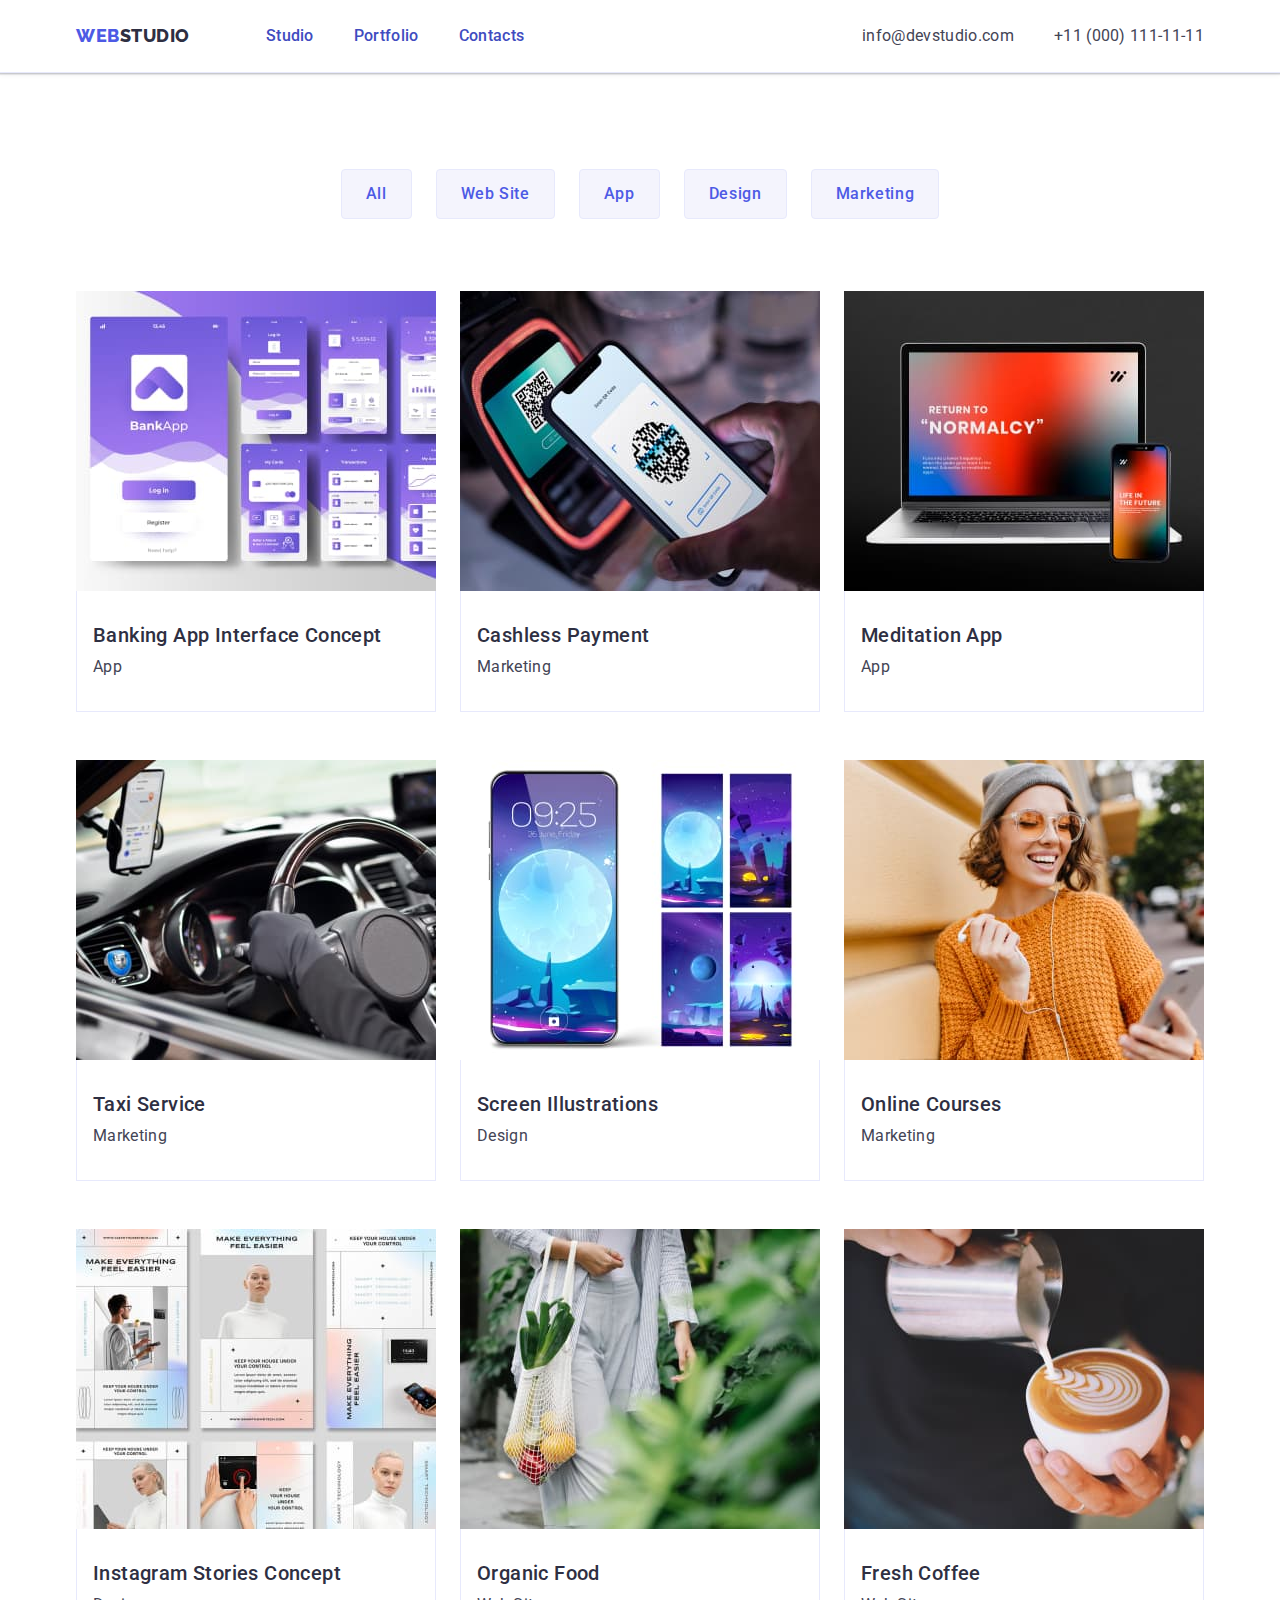
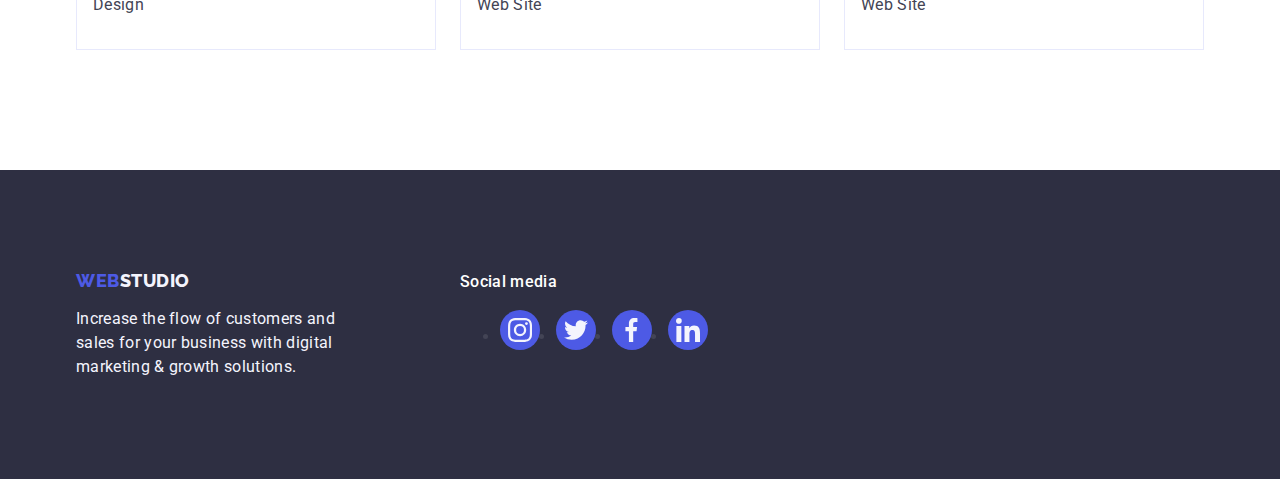
==== portfolio.html @ bba0a77d "summary" ====
<!DOCTYPE html>
<html lang="en">
  <head>
    <meta charset="UTF-8" />
    <meta name="viewport" content="width=device-width, initial-scale=1.0" />

    <link rel="preconnect" href="https://fonts.googleapis.com" />
    <link rel="preconnect" href="https://fonts.gstatic.com" crossorigin />
    <link
      href="https://fonts.googleapis.com/css2?family=Raleway:wght@800&family=Roboto:wght@400;500;700;900&display=swap"
      rel="stylesheet"
    />

    <link
      rel="stylesheet"
      href="https://cdnjs.cloudflare.com/ajax/libs/modern-normalize/2.0.0/modern-normalize.min.css"
      integrity="sha512-4xo8blKMVCiXpTaLzQSLSw3KFOVPWhm/TRtuPVc4WG6kUgjH6J03IBuG7JZPkcWMxJ5huwaBpOpnwYElP/m6wg=="
      crossorigin="anonymous"
      referrerpolicy="no-referrer"
    />
    <link rel="stylesheet" href="css/style.css" />
    <title>Portfolio</title>
  </head>
  <body>
    <header class="jey">
      <div class="container container-quard">
        <nav class="vat list">
          <a href="" class="fer link">Web<span class="stu">Studio</span></a>

          <ul class="list nav-bar">
            <li>
              <a href="./index.html" class="link bat">Studio</a>
            </li>
            <li>
              <a href="./portfolio.html" class="link bat">Portfolio</a>
            </li>
            <li><a href="" class="link bat">Contacts</a></li>
          </ul>
        </nav>

        <address class="add">
          <ul class="mal list">
            <li>
              <a href="mailto:info@devstudio.com" class="ema link"
                >info@devstudio.com</a
              >
            </li>
            <li>
              <a href="tel:+110001111111" class="ema link"
                >+11 (000) 111-11-11</a
              >
            </li>
          </ul>
        </address>
      </div>
    </header>
    <main>
      <section class="tau list">
        <div class="container">
          <h1 class="visually-hidden">Section 1</h1>
          <ul class="bap list">
            <li><button class="all" type="button">All</button></li>
            <li><button class="all" type="button">Web Site</button></li>
            <li><button class="all" type="button">App</button></li>
            <li><button class="all" type="button">Design</button></li>
            <li><button class="all" type="button">Marketing</button></li>
          </ul>

          <ul class="main list">
            <li class="row">
              <a href="" class="row-lat link">
                <div class="pab">
                  <img
                    src="./images/img11.jpg"
                    alt="BankApp"
                    width="360"
                    height="300"
                    class="imgrow"
                  />
                  <p class="tur">
                    14 Stylish and User-Friendly App Design Concepts · Task
                    Manager App · Calorie Tracker App · Exotic Fruit Ecommerce
                    App · Cloud Storage App
                  </p>
                  <div class="nat">
                    <h2 class="ban">Banking App Interface Concept</h2>
                    <p class="pap">App</p>
                  </div>
                </div>
              </a>
            </li>

            <li class="row">
              <a href="" class="row-lat link">
                <div class="pab">
                  <img
                    src="./images/img9.jpg"
                    alt="Qrcode"
                    width="360"
                    height="300"
                    class="imgrow"
                  />
                  <p class="tur">
                    14 Stylish and User-Friendly App Design Concepts · Task
                    Manager App · Calorie Tracker App · Exotic Fruit Ecommerce
                    App · Cloud Storage App
                  </p>
                  <div class="nat">
                    <h2 class="ban">Cashless Payment</h2>
                    <p class="pap">Marketing</p>
                  </div>
                </div>
              </a>
            </li>

            <li class="row">
              <a href="" class="row-lat link">
                <div class="pab">
                  <img
                    src="./images/img8.jpg"
                    alt="app"
                    width="360"
                    height="300"
                    class="imgrow"
                  />
                  <p class="tur">
                    14 Stylish and User-Friendly App Design Concepts · Task
                    Manager App · Calorie Tracker App · Exotic Fruit Ecommerce
                    App · Cloud Storage App
                  </p>
                  <div class="nat">
                    <h2 class="ban">Meditation App</h2>
                    <p class="pap">App</p>
                  </div>
                </div>
              </a>
            </li>

            <li class="row">
              <a href="" class="row-lat link">
                <div class="pab">
                  <img
                    src="./images/img2.jpg"
                    alt="taxi service"
                    width="360"
                    height="300"
                    class="imgrow"
                  />
                  <p class="tur">
                    14 Stylish and User-Friendly App Design Concepts · Task
                    Manager App · Calorie Tracker App · Exotic Fruit Ecommerce
                    App · Cloud Storage App
                  </p>
                  <div class="nat">
                    <h2 class="ban">Taxi Service</h2>
                    <p class="pap">Marketing</p>
                  </div>
                </div>
              </a>
            </li>

            <li class="row">
              <a href="" class="row-lat link">
                <div class="pab">
                  <img
                    src="./images/img3.jpg"
                    alt="screen"
                    width="360"
                    height="300"
                    class="imgrow"
                  />
                  <p class="tur">
                    14 Stylish and User-Friendly App Design Concepts · Task
                    Manager App · Calorie Tracker App · Exotic Fruit Ecommerce
                    App · Cloud Storage App
                  </p>
                  <div class="nat">
                    <h2 class="ban">Screen Illustrations</h2>
                    <p class="pap">Design</p>
                  </div>
                </div>
              </a>
            </li>

            <li class="row">
              <a href="" class="row-lat link">
                <div class="pab">
                  <img
                    src="./images/img4.jpg"
                    alt="courses"
                    width="360"
                    height="300"
                    class="imgrow"
                  />
                  <p class="tur">
                    14 Stylish and User-Friendly App Design Concepts · Task
                    Manager App · Calorie Tracker App · Exotic Fruit Ecommerce
                    App · Cloud Storage App
                  </p>
                  <div class="nat">
                    <h2 class="ban">Online Courses</h2>
                    <p class="pap">Marketing</p>
                  </div>
                </div>
              </a>
            </li>

            <li class="row">
              <a href="" class="row-lat link">
                <div class="pab">
                  <img
                    src="./images/img5.jpg"
                    alt="concept"
                    width="360"
                    height="300"
                    class="imgrow"
                  />
                  <p class="tur">
                    14 Stylish and User-Friendly App Design Concepts · Task
                    Manager App · Calorie Tracker App · Exotic Fruit Ecommerce
                    App · Cloud Storage App
                  </p>
                  <div class="nat">
                    <h2 class="ban">Instagram Stories Concept</h2>
                    <p class="pap">Design</p>
                  </div>
                </div>
              </a>
            </li>

            <li class="row">
              <a href="" class="row-lat link">
                <div class="pab">
                  <img
                    src="./images/img6.jpg"
                    alt="food"
                    width="360"
                    height="300"
                    class="imgrow"
                  />
                  <p class="tur">
                    14 Stylish and User-Friendly App Design Concepts · Task
                    Manager App · Calorie Tracker App · Exotic Fruit Ecommerce
                    App · Cloud Storage App
                  </p>
                  <div class="nat">
                    <h2 class="ban">Organic Food</h2>
                    <p class="pap">Web Site</p>
                  </div>
                </div>
              </a>
            </li>

            <li class="row">
              <a href="" class="row-lat link">
                <div class="pab">
                  <img
                    src="./images/img7.jpg"
                    alt="coffee"
                    width="360"
                    height="300"
                    class="imgrow"
                  />
                  <p class="tur">
                    14 Stylish and User-Friendly App Design Concepts · Task
                    Manager App · Calorie Tracker App · Exotic Fruit Ecommerce
                    App · Cloud Storage App
                  </p>
                  <div class="nat">
                    <h2 class="ban">Fresh Coffee</h2>
                    <p class="pap">Web Site</p>
                  </div>
                </div>
              </a>
            </li>
          </ul>
        </div>
      </section>
    </main>
    <footer class="foo">
      <div class="container maq">
        <div class="taw">
          <a href="index.html" class="ffe link"
            >Web<span class="log link">Studio</span></a
          >

          <p class="inc">
            Increase the flow of customers and sales for your business with
            digital marketing & growth solutions.
          </p>
        </div>
        <div class="social-media">
          <p class="pan">Social media</p>
          <ul class="nak">
            <li class="naj">
              <a href="#" class="baq">
                <svg width="24" height="24" class="par">
                  <use href="./images/symbol-defs1.svg#icon-instagram-2"></use>
                </svg>
              </a>
            </li>
            <li class="naj">
              <a href="#" class="baq">
                <svg width="24" height="24" class="par">
                  <use href="./images/symbol-defs1.svg#icon-twitter-1"></use>
                </svg>
              </a>
            </li>
            <li class="naj">
              <a href="#" class="baq">
                <svg width="24" height="24" class="par">
                  <use href="./images/symbol-defs1.svg#icon-vector"></use>
                </svg>
              </a>
            </li>
            <li class="naj">
              <a href="#" class="baq">
                <svg width="24" height="24" class="par">
                  <use href="./images/symbol-defs1.svg#icon-linkedin-1"></use>
                </svg>
              </a>
            </li>
          </ul>
        </div>
      </div>
    </footer>
  </body>
</html>
---- css/style.css ----
:root {
    --iris-hover: #6E78F0;

    --navyblue: #2E2F42;
    --slate: #434455;
    --iris: #434455;
    --footer-bg-color: #2e2f42;

    --text-color: #2e2f42;
    --title-color: #2e2f42;
    --logo-text-color: #4d5ae5;
    --custom-color: #4d5ae5;
    --stand-color: #4d5ae5;
    --ocean: #4d5ae5;
    --button-bg-color: #F4F4FD;
    --background-body: #FFFFFF;

    --description: #434455;
    --header-color: #434455;
    --stu-color: #2e2f42;
    --section-bg-color: #2e2f42;
    --link--color: #2e2f42;
    --color-title-1: #2e2f42;

    --footer--color-2: #4d5ae5;
    --original-title: #F4F4FD;
    --main-title: #2e2f42;
    --bat-color: #8e8f99;
}

*,
*:before,
*::after {
    box-sizing: border-box;
}
h1,
h2,
h3,
h4,
h5,
h6,
p {
    margin: 0;
    padding: 0;
}
html,
body {
    margin: 0;
    padding: 0;
    font-family: "Roboto", sans-serif;
    color: #434455;
    background-color: var(--background-body);
    font-size: 16px;
}
.nao{
    padding: 120px 0;
}
.link {
    
    display: block;
    text-decoration: none;

}
.pab{
    position: relative;
    overflow: hidden;
}
.vat{
    display: flex;
    align-items: center;
}




.tit {
    font-weight: 500;
    font-size: 20px;
    line-height: 1.2;
    text-align: center;
    letter-spacing: 0.02em;
    color: #FFFFFF;
    color: var(--color-title-1, #2e2f42);
}


.mal{
    display: flex;
    gap: 40px;
}
.fer {
    transition: color 250ms cubic-bezier(0.4, 0, 0.2, 1);
    color: var(--ocean, #4d5ae5);
    font-family: "Raleway", sans-serif;
    font-weight: 800;
    font-size: 18px;
    line-height: 1.17;
    letter-spacing: 0.03em;
    text-transform: uppercase;
   
    align-self: center;
    margin-right: 76px;
    padding: 24px 0;
}

.nav-bar{
    display: flex;
    gap: 40px;
}


.ffe {
    display: inline-block;
    margin-bottom: 16px;
    color: var(--ocean, #4d5ae5);
    font-family: 'Raleway', sans-serif;
    font-weight: 800;
    font-size: 18px;
    line-height: 1.17;
    letter-spacing: 0.03em;
    text-transform: uppercase;

}

.vat{
    align-items: center;
    display: flex;

}
.qri{
    display: flex;
}

.jey {
    box-shadow: 0px 2px 1px rgba(46, 47, 66, 0.08),
        0px 1px 1px rgba(46, 47, 66, 0.16),
        0px 1px 6px rgba(46, 47, 66, 0.08);
    border-bottom: 1px solid #e7e9fc;
}
.stu .fer{
  margin-right: 76px;
}
.stu {
  
    

    color: var(--stu-color, #2e2f42);


}
.bat::after{

    content: '';
    position: absolute;
    left: 0;
    bottom: -1px;
    height: 4px;
    background-color: #404bbf;
    border-radius: 2px;
}

.nam{
    transition: border-color 250ms cubic-bezier(0.4, 0, 0.2, 1),
        color 250ms cubic-bezier(0.4, 0, 0.2, 1);
    color: var(--bat-color);
    width: 100%;
    height: 100%;
    border: 1px solid #8e8f99;
    display: flex;
    border-radius: 4px;
    justify-content: center;
    align-items: center;
}
.dar{
    display: flex;
    align-items: baseline;
    margin-right: 120px
}
.taw{

    fill: currentColor;
}
.nam:hover{
   border-color: #404bbf;
   color: #404bbf;
}
.nam:focus{
    border-color: #404bbf;
    color: #404bbf;
}
.bat{

            transition: color 250ms cubic-bezier(0.4, 0, 0.2, 1);
            position: relative;
           
            display: block;
            padding: 24px 0;
            font-weight: 500;
            font-size: 16px;
            line-height: 1.5;
            letter-spacing: 0.02em;
            color: var(--stu-color);
}
.container{
    
    padding-left: 15px;
    padding-right: 15px;
    max-width: 1158px;
    margin: 0 auto;
    
}


.stu:hover {
    color: #404bbf;
}

.stu:focus {
    color: #404bbf;
}

span {
    text-decoration: none;
    color: var(--navyblue, #2e2f42);
    color: #f4f4fd;

}



.main-title {
    font-size: 40px;
    font-weight: 700;
    line-height: 60px;
    letter-spacing: 1.12px;

    transform: translate(-50%, -50%);
    color: white;

}

.inc {
   
    
    max-width: 264px;
    line-height: 1.5;
    color: var(--original-title);
    letter-spacing: 0.02em;

}

.ron {
    box-shadow: 0px 1px 6px rgba(46, 47, 66, 0.08),
        0px 1px 1px rgba(46, 47, 66, 0.16),
        0px 2px 1px rgba(46, 47, 66, 0.08);
    list-style: none;
    border-radius: 0px 0px 4px 4px;
    flex: 0 0 calc((100% - 72px) / 4);

    background-color: #FFFFFF;

}
.container-quard{
    display: flex;
    align-items: center;
}
.maq{
    display: flex;
    align-items: baseline;
}
.taw{
    margin-right: 120px;

}
.pan{
    font-weight: 500;
    font-size: 16px;
    line-height: 1.5;
    letter-spacing: 0.02em;
    color: var(--background-body);
    margin-bottom: 16px;
}
.nal{
    display: flex;
    align-items: center;
    justify-content: center;
    height: 112px;
    background-color: #f4f4fd;
    border-radius: 4px;
    margin-bottom: 8px;
}
.baj {
    transition: background-color 250ms cubic-bezier(0.4, 0, 0.2, 1);
    background-size: cover;
    background-position: center;
    background-repeat: no-repeat;
    max-width: 1440px;
    margin: 0 auto;
    padding-top: 188px;
    padding-bottom: 188px;
    background-image: linear-gradient(rgba(46, 47, 66, 0.7), rgba(46, 47, 66, 0.7)), url(/images/people-office.jpg);
    background-color: var(--section-bg-color, #2e2f42);
}
.bam{

        text-align: center;
        margin-bottom: 8px;

  
}
.pat{
        font-size: 16px;
            line-height: 1.5;
            letter-spacing: 0.02em;
            color: var(--slate, #434455);
            text-align: center;
}
.tur{
            transition: transform 250ms cubic-bezier(0.4, 0, 0.2, 1);
            transform: translateY(100%);
            width: 100%;
            height: 100%;
            background-color: #4d5ae5;
            padding: 40px 32px;
            position: absolute;
            font-size: 16px;
            line-height: 1.5;
            letter-spacing: 0.02em;
            color: var(--button-bg-color);
            top: 0;
}
.pap {
    font-size: 16px;
    line-height: 1.5;
    letter-spacing: 0.02em;
    color: var(--slate, #434455);
}

.container-button {

    font-weight: 500;
    font-size: 16px;
    line-height: 1.5;
    letter-spacing: 0.04em;
    color: var(--iris, #4D5AE5);
    background-color: var(--iris, #4D5AE5);
    cursor: pointer
}

.container-button:hover {
    color: #FFFFFF;
    background-color: #404BBF;
}

.container-button:focus {
    color: #FFFFFF;
    background-color: #404BBF;

}


.list {
    
        padding: 0;
        margin: 0;

    list-style: none;



}
.visually-hidden {
    position: absolute;
    width: 1px;
    height: 1px;
    margin: -1px;
    border: 0;
    padding: 0;
    white-space: nowrap;
    clip-path: inset(100%);
    clip: rect(0 0 0 0);
    overflow: hidden;
}



.link:hover {
    color: #404bbf;
        box-shadow: 0px 1px 6px rgba(46, 47, 66, 0.08),
                0px 1px 1px rgba(46, 47, 66, 0.16),
                0px 2px 1px rgba(46, 47, 66, 0.08);
}

.link:focus {
    color: #404bbf;
        box-shadow: 0px 1px 6px rgba(46, 47, 66, 0.08),
                0px 1px 1px rgba(46, 47, 66, 0.16),
                0px 2px 1px rgba(46, 47, 66, 0.08);
}
.log:hover{
    color: #404bbf;
}
.log:focus{
    color: #404bbf;
}
.app {
    font-size: 16px;
    line-height: 1.5;
    letter-spacing: 0.02em;

}


.add {



    font-style: normal;
        margin-left: auto;
   

    font-size: 16px;
    line-height: 1.5;
    letter-spacing: 0.02em;
    color: var(--slate, #434455);
 


}
.address-nav{
        display: flex;
            gap: 40px;
          
    
}
.log {

   
    display: inline-block;
   
    text-decoration: none;
    font-family: "Raleway", sans-serif;
    font-weight: 800;
    font-size: 18px;
    letter-spacing: 0.03em;
    text-transform: uppercase;
    color: var(#4d5ae5);
    color: #f4f4fd
}

.footer-1 {
    display: flex;
    width: 71px;
    height: 21px;
    flex-direction: column;
    justify-content: center;
}
header{
        display: block;
}
.ema {
    transition: color 250ms cubic-bezier(0.4, 0, 0.2, 1);
    display: block;
    padding: 24px 0;
    color: var(--text-color, #2e2f42);
    font-size: 16px;
    line-height: 1.5;
    letter-spacing: 0.02em;
    color: var(--iris, #434455);

}

.ema:hover {
    color: #404bbf
}

.ema:focus {
    color: #404bbf;
}

.vbn {

    font-family: "Raleway", sans-serif;
    font-weight: 800;
    line-height: 1.17;
    letter-spacing: 0.03em;
    text-transform: uppercase;
    color: var(--custom-color);
}

.foo {

    background-color: var(--footer-bg-color);
    padding: 100px 0;

}
a.link.bat{
    color: #404bbf;
}
img {
    display: block;
}
.row-lat{
transition: box-shadow 250ms cubic-bezier(0.4, 0, 0.2, 1);
}
.row-lat .tur {
    transition: transform 250ms cubic-bezier(0.4, 0, 0.2, 1);
}

.row-lat:hover .tur{
    transform: translateY(0%);
}
.all {
    transition: color 250ms cubic-bezier(0.4, 0, 0.2, 1),
            background-color 250ms cubic-bezier(0.4, 0, 0.2, 1),
            border-color 250ms cubic-bezier(0.4, 0, 0.2, 1),
            box-shadow 250ms cubic-bezier(0.4, 0, 0.2, 1);
    list-style: none;
    border-radius: 4px;
    padding: 12px 24px;
    border: 1px solid #e7e9fc;
    font-weight: 500;
    font-size: 16px;
    line-height: 1.5;
    letter-spacing: 0.04em;
    color: var(--ocean);
    background-color: var(--button-bg-color);
    cursor: pointer;
    font-family: "Roboto", sans-serif;

}

.all:hover {
        box-shadow: 0px 3px 1px rgba(0, 0, 0, 0.1),
                0px 2px 1px rgba(0, 0, 0, 0.08),
                0px 2px 2px rgba(0, 0, 0, 0.12);
    color: #FFFFFF;
    background-color: #404BBF;
    border: 1px solid transparent;
}

.all:focus {
    box-shadow: 0px 3px 1px rgba(0, 0, 0, 0.1),
        0px 2px 1px rgba(0, 0, 0, 0.08),
        0px 2px 2px rgba(0, 0, 0, 0.12);
    color: #FFFFFF;
    background-color: #404BBF;
    border: 1px solid transparent;
}

.web {
    font-weight: 500;
    font-size: 16px;
    line-height: 1.5;
    letter-spacing: 0.04em;
    color: var(--ocean);
    background-color: var(--button-bg-color);
    cursor: pointer;
    font-family: "Roboto", sans-serif;
}

.web:hover {
    color: #FFFFFF;
    background-color: #404BBF;
}

.web:focus {
    color: #FFFFFF;
    background-color: #404BBF;
}

.app {
    font-weight: 500;
    font-size: 16px;
    line-height: 1.5;
    letter-spacing: 0.04em;
    color: var(--ocean);
    background-color: var(--button-bg-color);
    cursor: pointer;
    font-family: "Roboto", sans-serif;
}

.app:hover {
    color: #FFFFFF;
    background-color: #404BBF;
}

.app:focus {
    color: #FFFFFF;
    background-color: #404BBF;
}

.des {
    font-weight: 500;
    font-size: 16px;
    line-height: 1.5;
    letter-spacing: 0.04em;
    color: var(--ocean);
    background-color: var(--button-bg-color);
    cursor: pointer;
    font-family: "Roboto", sans-serif;
}

.des:hover {
    color: #FFFFFF;
    background-color: #404BBF;
}

.des:focus {
    color: #FFFFFF;
    background-color: #404BBF;
}

.mak {
    font-weight: 500;
    font-size: 16px;
    line-height: 1.5;
    letter-spacing: 0.04em;
    color: var(--ocean);
    background-color: var(--button-bg-color);
    cursor: pointer;
    font-family: "Roboto", sans-serif;
}

.mak:hover {
    color: #FFFFFF;
    background-color: #404BBF;
}

.mak:focus {
    color: #FFFFFF;
    background-color: #404BBF;
}

.ban {
    margin-bottom: 8px;
    font-weight: 500;
    font-size: 20px;
    line-height: 1.2;
    letter-spacing: 0.02em;
    color: var(--text-color, #2e2f42);
}

.med {
    font-weight: 500;
    font-size: 20px;
    line-height: 1.2;
    letter-spacing: 0.02em;
    color: var(--text-color, #2e2f42);
}



.tax {
    font-weight: 500;
    font-size: 20px;
    line-height: 1.2;
    letter-spacing: 0.02em;
    color: var(--text-color, #2e2f42);
}

.scr {
    font-weight: 500;
    font-size: 20px;
    line-height: 1.2;
    letter-spacing: 0.02em;
    color: var(--text-color, #2e2f42);
}

.onl {
    font-weight: 500;
    font-size: 20px;
    line-height: 1.2;
    letter-spacing: 0.02em;
    color: var(--text-color, #2e2f42);
}

.con {
    font-weight: 500;
    font-size: 20px;
    line-height: 1.2;
    letter-spacing: 0.02em;
    color: var(--text-color, #2e2f42);
}

.org {
    font-weight: 500;
    font-size: 20px;
    line-height: 1.2;
    letter-spacing: 0.02em;
    color: var(--text-color, #2e2f42);
}

.fre {
    font-weight: 500;
    font-size: 20px;
    line-height: 1.2;
    letter-spacing: 0.02em;
    color: var(--text-color, #2e2f42);
}

.dtu {
    padding: 24px 0;
    font-size: 16px;
    line-height: 1.5;
    letter-spacing: 0.02em;
    font-weight: 500;
    color: var(--text-color, #2e2f42);


}

.ann {
    transition: background-color 250ms cubic-bezier(0.4, 0, 0.2, 1);
    display: block;
    min-width: 169px;
    height: 56px;
    border: none;
    background-color: var(--custom-color);
    border-radius: 4px;
    font-family: "Roboto", sans-serif;
    font-weight: 500;
    font-size: 16px;
    line-height: 1.5;
    letter-spacing: 0.04em;
    color: #ffffff;
    cursor: pointer;
    margin-left: auto;
    margin-right: auto;
}

.ann:hover,
.ann:focus {
    background-color: #404BBF
}

.dtu:hover {
    color: #404bbf
}

.dtu:focus {
    color: #404bbf;
}
.tau{
    padding-top: 96px;
    padding-bottom: 120px;

}
.nap{
padding: 120px 0;
}
.sec {
    padding: 120px 0;
    background-color: #F4F4FD;

}

.tio {
    background-color: #F4F4FD;
}
.bay{
        margin-bottom: 72px;
        font-size: 36px;
        line-height: 1.11;
        color: var(--main-title);
}
.bah {
   
    text-align: center;
    margin-bottom: 8px;
    font-size: 36px;
    line-height: 1.11;
    text-align: center;
    letter-spacing: 0.02em;
    text-transform: capitalize;
    color: var(--main-title);
    margin-bottom: 72px;
}

.img {
    background-color: #FFFFFF;
}

h3 {
    font-weight: 500;
    font-size: 20px;
    line-height: 1.2;
    letter-spacing: 0.02em;
    color: var(--main-title, #2e2f42);
}

.section-1 {
    background-color: #F4F4FD;
}

.eff {
     
     
         font-size: 56px;
        line-height: 1.07;
        text-align: center;
        letter-spacing: 0.02em;
        color: #ffffff;
        margin: 0 auto;
        margin-bottom: 20px;
      
        max-width: 496px;
    }

.bap {
    list-style: none;
    display: flex;
    justify-content: center;
    gap: 24px;
    margin-bottom: 72px;

   
}
.par{

    fill: var(--button-bg-color,  #F4F4FD);
}
.baq{
    transition: background-color 250ms cubic-bezier(0.4, 0, 0.2, 1);
    width: 100%;
    height: 100%;
    background-color: var(--custom-color);
    border-radius: 50%;
    display: flex;
    align-items: center;
    justify-content: center;
}
.bag{
            transition: background-color 250ms cubic-bezier(0.4, 0, 0.2, 1);
            width: 100%;
            height: 100%;
            background-color: var(--custom-color);
            border-radius: 50%;
            display: flex;
            align-items: center;
            justify-content: center;
        
}
.tam{
    position: fixed;
    top: 0;
    left: 0;
    width: 100%;
    height: 100%;
    background-color: rgba(46, 47, 66, 0.4);
    transition: opacity 250ms cubic-bezier(0.4, 0, 0.2, 1), visibility 250ms cubic-bezier(0.4, 0, 0.2, 1);
}
.is-hidden{
    opacity: 0;
    visibility: hidden;
    pointer-events: none;
}
.baf{
    position: absolute;
    top: 50%;
    left: 50%;
    transform: translate(-50%,-50%);
    width: 408px;
    min-height: 584px;
    background: #fcfcfc;
    box-shadow:0px 1px 1px rgba(0, 0, 0, 0.14),
        0px 1px 3px rgba(0, 0, 0, 0.12),
        0px 2px 1px rgba(0, 0, 0, 0.2);
    border-radius: 4px;
    transition: transform 250ms cubic-bezier(0.4, 0, 0.2, 1);
}
.paz{
    position: absolute;
    top: 24px;
    right: 24px;
    width: 24px;
    height: 24px;
    border-radius: 50%;
    display: flex;
    align-items: center;
    justify-content: center;
    background-color: #e7e9fc;
    border: 1px solid rgba(0, 0, 0, 0.1);
    padding: 0;
    cursor: pointer;
    transition: background-color 250ms cubic-bezier(0.4, 0, 0.2, 1), border 250ms cubic-bezier(0.4, 0, 0.2, 1);
}
.ety{

    transition: fill 250ms cubic-bezier(0.4, 0, 0.2, 1);
}
.ety:hover{
    fill: #ffffff;
}
.ety:focus{
    fill: #ffffff;
}
.paz:hover{
    background-color: #404bbf;
    border: none;
    fill: #ffffff
}
.paz:focus{
    background-color: #404bbf;
    border: none;
    fill: #ffffff;
}
.bag:hover{
    background-color: #404bbf;
}
.bag:focus{
    background-color: #404bbf;
}
.baq:hover{
    background-color: #31d0aa;
}
.baq:focus{
    background-color: #31d0aa;
}

.naj{

    width: 40px;
    height: 40px;
}
.nak{
    display: flex;
    gap: 16px;
}
.main{
    display: flex;
    flex-wrap: wrap;
    column-gap: 24px;
    row-gap: 48px;

}
.nat{

    padding: 32px 16px;
    border: 1px solid #e7e9fc;
    border-top: none;
    
}

.row {

            flex-basis: calc((100% - (3 * 24px)) / 4);
     
}
.bak{
    padding: 0;
    margin: 0;
    list-style: none;
    width: calc((100% - 120px) / 6);
    height: 88px;
}
.may{
         display: flex;
         gap: 24px;
       
     
       
        
}

.nae{
    fill: var(--button-bg-color);
}
.paq{
    padding: 32px 0;
}
#facebook-icon{
     display: block;


}
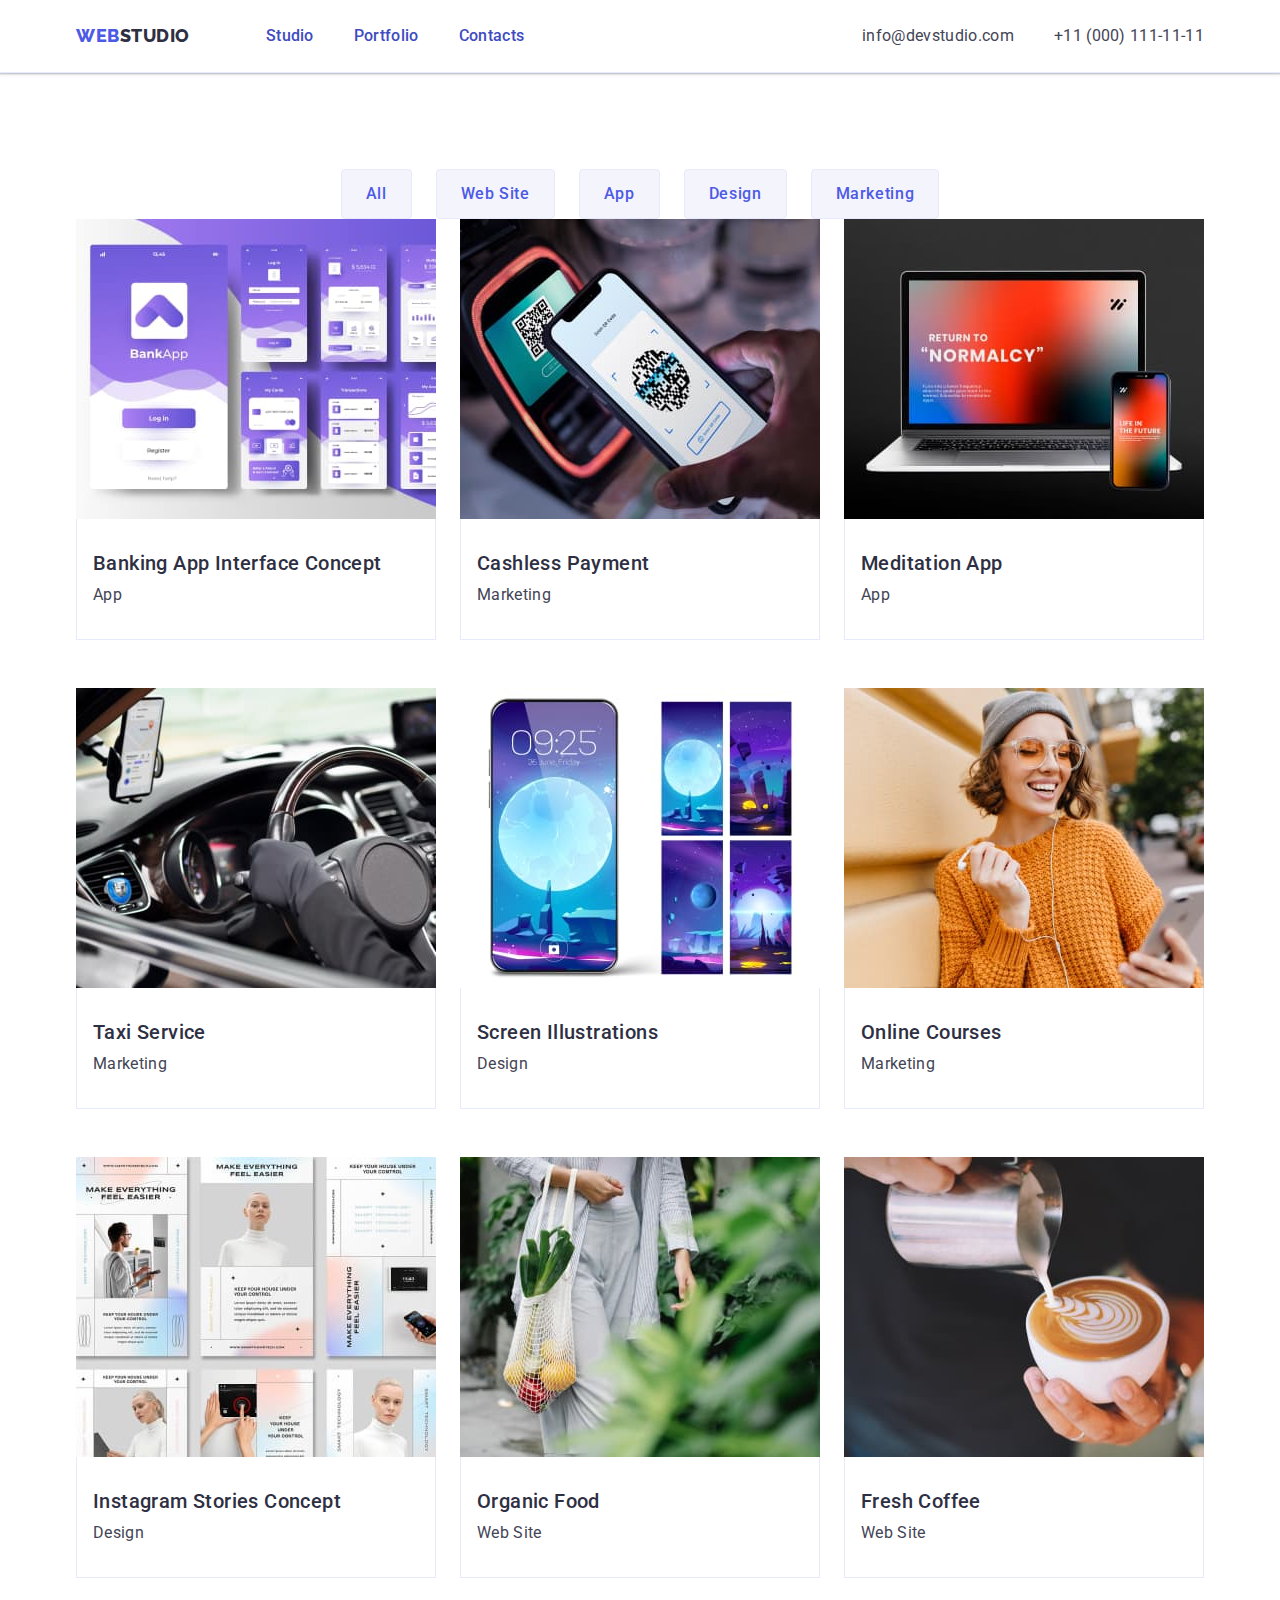
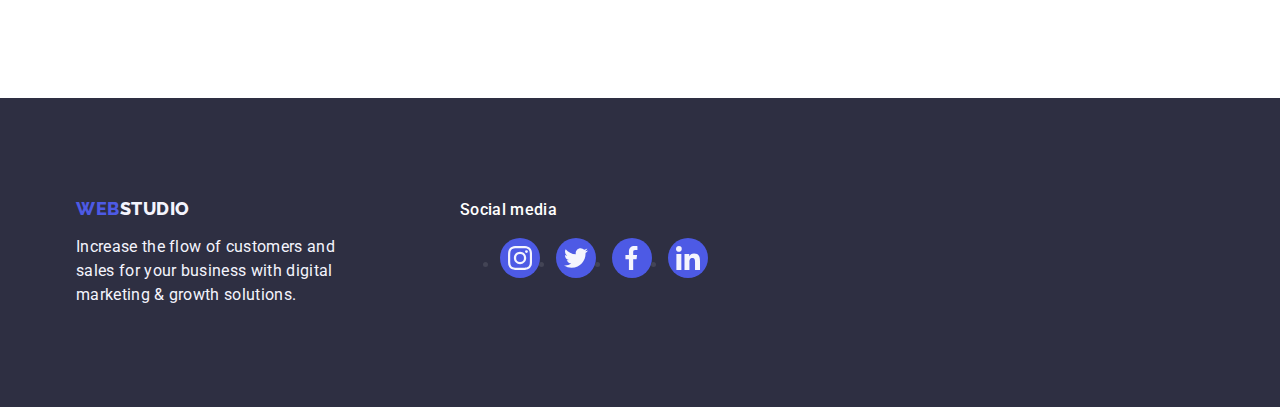
==== commit fecf8436: "Update portfolio.html" ====
--- a/portfolio.html
+++ b/portfolio.html
@@ -279,7 +279,7 @@
     </main>
     <footer class="foo">
       <div class="container maq">
-        <div class="taw">
+        <div class="tas">
           <a href="index.html" class="ffe link"
             >Web<span class="log link">Studio</span></a
           >
@@ -295,28 +295,28 @@
             <li class="naj">
               <a href="#" class="baq">
                 <svg width="24" height="24" class="par">
-                  <use href="./images/symbol-defs1.svg#icon-instagram-2"></use>
+                  <use href="./images/icons.svg#icon-instagram-2"></use>
                 </svg>
               </a>
             </li>
             <li class="naj">
               <a href="#" class="baq">
                 <svg width="24" height="24" class="par">
-                  <use href="./images/symbol-defs1.svg#icon-twitter-1"></use>
+                  <use href="./images/icons.svg#icon-twitter-1"></use>
                 </svg>
               </a>
             </li>
             <li class="naj">
               <a href="#" class="baq">
                 <svg width="24" height="24" class="par">
-                  <use href="./images/symbol-defs1.svg#icon-vector"></use>
+                  <use href="./images/icons.svg#icon-vector"></use>
                 </svg>
               </a>
             </li>
             <li class="naj">
               <a href="#" class="baq">
                 <svg width="24" height="24" class="par">
-                  <use href="./images/symbol-defs1.svg#icon-linkedin-1"></use>
+                  <use href="./images/icons.svg#icon-linkedin-1"></use>
                 </svg>
               </a>
             </li>
--- a/css/style.css
+++ b/css/style.css
@@ -160,26 +160,31 @@
 }
 
 .nam{
-    transition: border-color 250ms cubic-bezier(0.4, 0, 0.2, 1),
-        color 250ms cubic-bezier(0.4, 0, 0.2, 1);
-    color: var(--bat-color);
-    width: 100%;
-    height: 100%;
-    border: 1px solid #8e8f99;
-    display: flex;
-    border-radius: 4px;
-    justify-content: center;
-    align-items: center;
+        width: 100%;
+        height: 100%;
+        border: 1px solid #8e8f99;
+        border-radius: 4px;
+        display: flex;
+        align-items: center;
+        justify-content: center;
+        color: #8e8f99;
+        width: 168px;
+        height: 88px;
+        transition: border-color 250ms cubic-bezier(0.4, 0, 0.2, 1), color 250ms cubic-bezier(0.4, 0, 0.2, 1);
 }
 .dar{
     display: flex;
     align-items: baseline;
-    margin-right: 120px
-}
-.taw{
-
-    fill: currentColor;
-}
+  
+}
+.tas{
+    margin-right: 120px;
+    
+}
+.tal{
+fill: currentColor;
+}
+
 .nam:hover{
    border-color: #404bbf;
    color: #404bbf;
@@ -205,7 +210,7 @@
     
     padding-left: 15px;
     padding-right: 15px;
-    max-width: 1158px;
+    width: 1158px;
     margin: 0 auto;
     
 }
@@ -264,14 +269,14 @@
     display: flex;
     align-items: center;
 }
+.tas{
+    margin-right: 120px
+}
 .maq{
     display: flex;
     align-items: baseline;
 }
-.taw{
-    margin-right: 120px;
-
-}
+
 .pan{
     font-weight: 500;
     font-size: 16px;
@@ -290,19 +295,18 @@
     margin-bottom: 8px;
 }
 .baj {
-    transition: background-color 250ms cubic-bezier(0.4, 0, 0.2, 1);
-    background-size: cover;
-    background-position: center;
-    background-repeat: no-repeat;
-    max-width: 1440px;
-    margin: 0 auto;
-    padding-top: 188px;
-    padding-bottom: 188px;
-    background-image: linear-gradient(rgba(46, 47, 66, 0.7), rgba(46, 47, 66, 0.7)), url(/images/people-office.jpg);
-    background-color: var(--section-bg-color, #2e2f42);
+        margin: 0 auto;
+        max-width: 1440px;
+        background-image: linear-gradient(rgba(46, 47, 66, 0.7), rgba(46, 47, 66, 0.7)), url(../images/people-office1.jpg);
+        background-repeat: no-repeat;
+        background-position: center;
+        background-size: cover;
+        background-color: #2E2F42;
+        padding-top: 188px;
+        padding-bottom: 188px;
 }
 .bam{
-
+          
         text-align: center;
         margin-bottom: 8px;
 
@@ -314,6 +318,7 @@
             letter-spacing: 0.02em;
             color: var(--slate, #434455);
             text-align: center;
+            padding-bottom: 8px;
 }
 .tur{
             transition: transform 250ms cubic-bezier(0.4, 0, 0.2, 1);
@@ -760,8 +765,15 @@
 }
 .bay{
         margin-bottom: 72px;
+        
+        margin-left: auto;
+        margin-right: auto;
+        text-align: center;
         font-size: 36px;
+        font-style: normal;
+        font-weight: 700;
         line-height: 1.11;
+        letter-spacing: 0.72px;
         color: var(--main-title);
 }
 .bah {
@@ -808,11 +820,11 @@
     }
 
 .bap {
-    list-style: none;
+    
     display: flex;
     justify-content: center;
     gap: 24px;
-    margin-bottom: 72px;
+   
 
    
 }
@@ -895,12 +907,8 @@
 .ety:focus{
     fill: #ffffff;
 }
-.paz:hover{
-    background-color: #404bbf;
-    border: none;
-    fill: #ffffff
-}
-.paz:focus{
+.paz:hover,
+.paz:focus {
     background-color: #404bbf;
     border: none;
     fill: #ffffff;
@@ -948,20 +956,14 @@
      
 }
 .bak{
-    padding: 0;
-    margin: 0;
-    list-style: none;
-    width: calc((100% - 120px) / 6);
     height: 88px;
 }
 .may{
-         display: flex;
-         gap: 24px;
-       
-     
-       
-        
-}
+    display: flex;
+        gap: 24px;
+        margin: 0;
+    }
+
 
 .nae{
     fill: var(--button-bg-color);
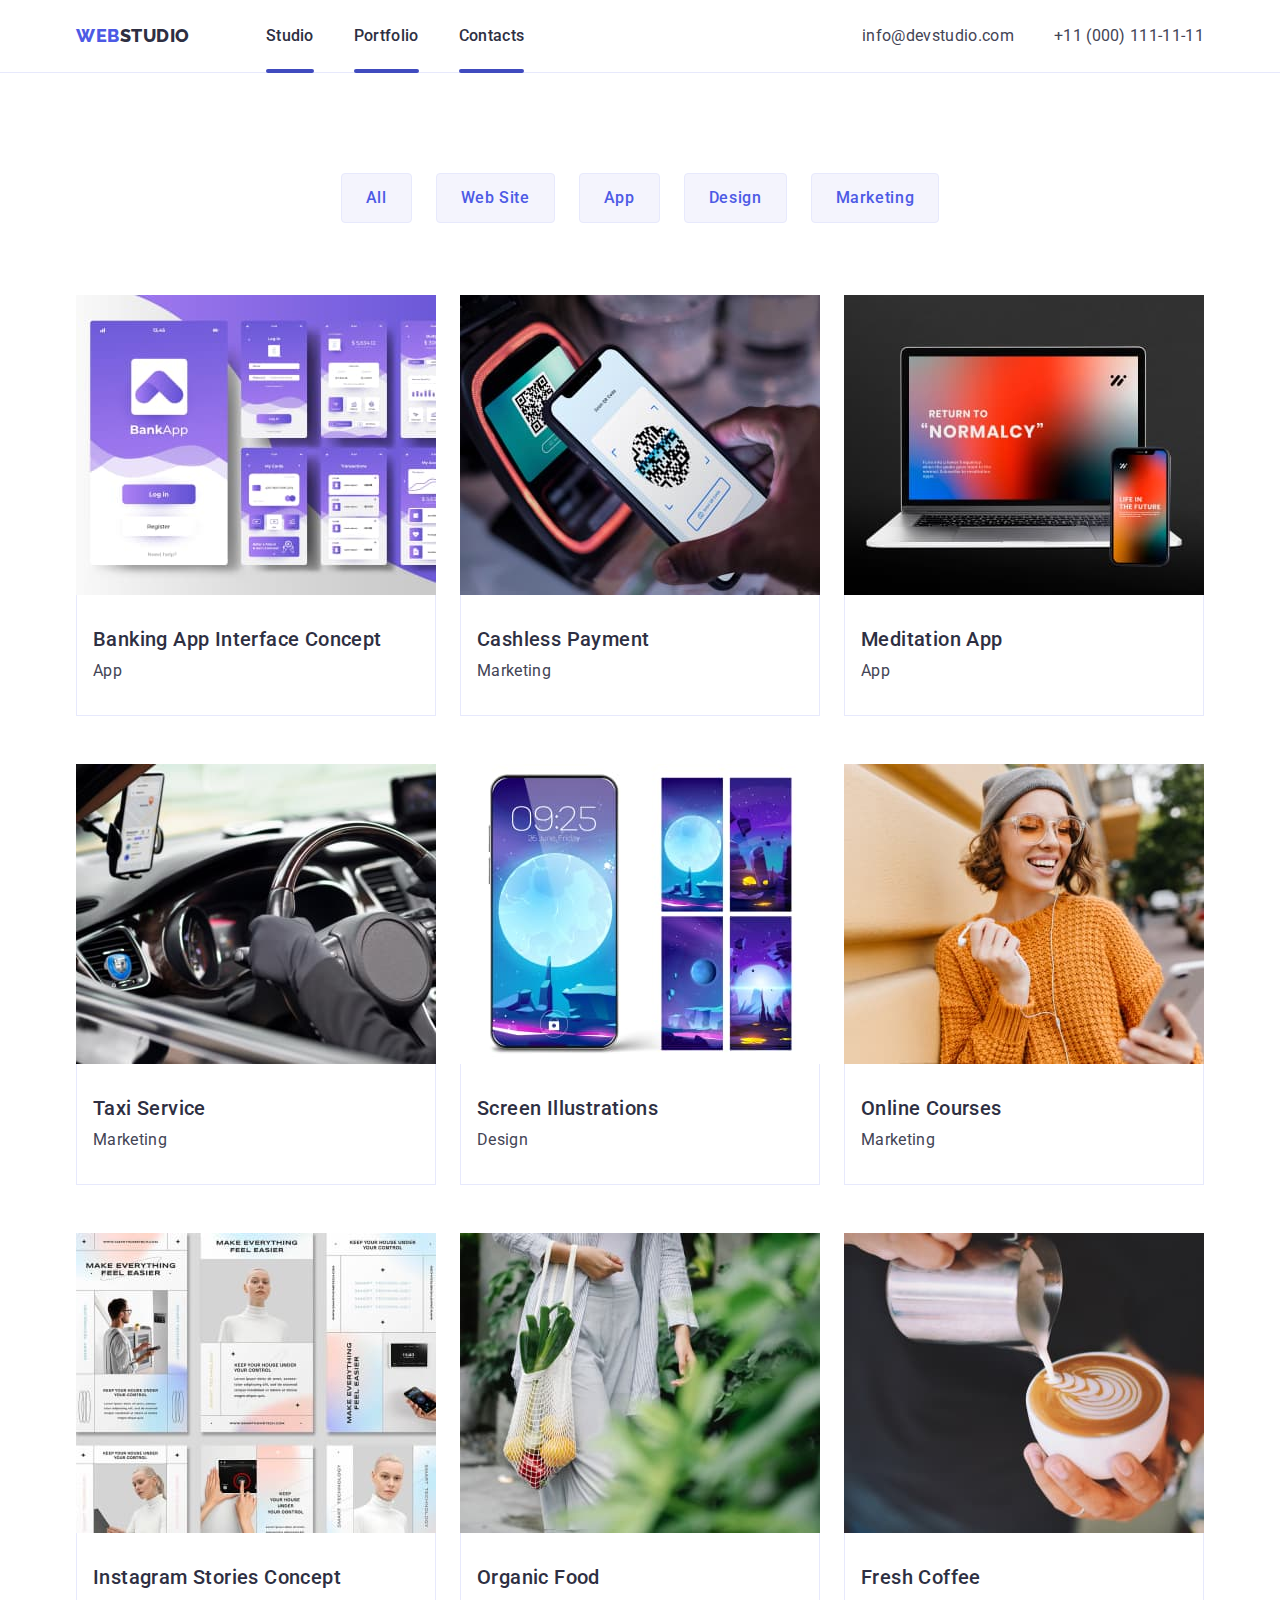
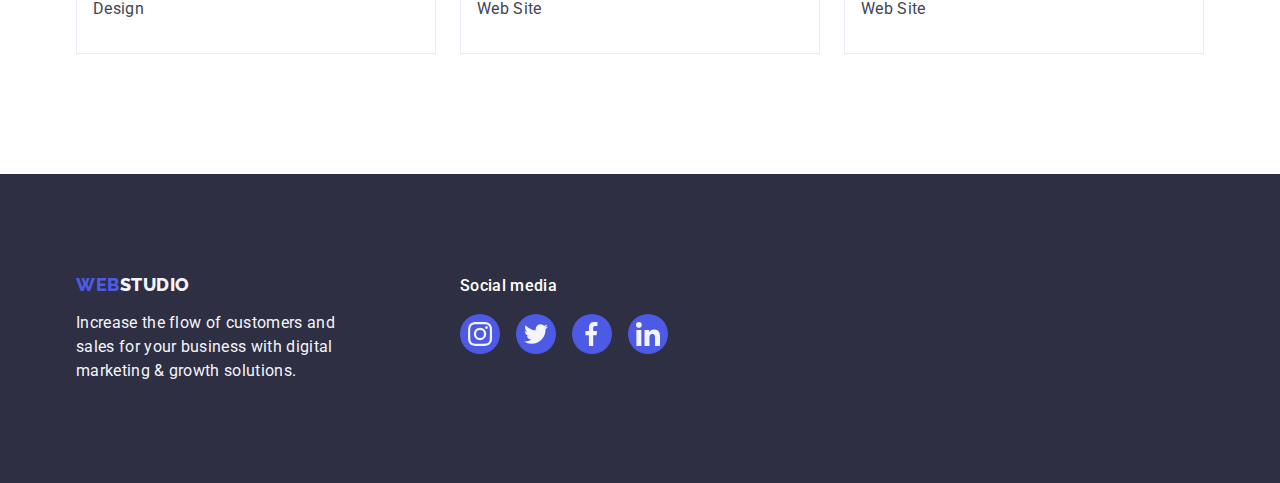
==== commit 898d49e3: "summary" ====
--- a/portfolio.html
+++ b/portfolio.html
@@ -291,29 +291,29 @@
         </div>
         <div class="social-media">
           <p class="pan">Social media</p>
-          <ul class="nak">
-            <li class="naj">
+          <ul class="nak list">
+            <li class="naj list">
               <a href="#" class="baq">
                 <svg width="24" height="24" class="par">
                   <use href="./images/icons.svg#icon-instagram-2"></use>
                 </svg>
               </a>
             </li>
-            <li class="naj">
+            <li class="naj list">
               <a href="#" class="baq">
                 <svg width="24" height="24" class="par">
                   <use href="./images/icons.svg#icon-twitter-1"></use>
                 </svg>
               </a>
             </li>
-            <li class="naj">
+            <li class="naj list">
               <a href="#" class="baq">
                 <svg width="24" height="24" class="par">
                   <use href="./images/icons.svg#icon-vector"></use>
                 </svg>
               </a>
             </li>
-            <li class="naj">
+            <li class="naj list">
               <a href="#" class="baq">
                 <svg width="24" height="24" class="par">
                   <use href="./images/icons.svg#icon-linkedin-1"></use>
--- a/css/style.css
+++ b/css/style.css
@@ -132,9 +132,7 @@
 }
 
 .jey {
-    box-shadow: 0px 2px 1px rgba(46, 47, 66, 0.08),
-        0px 1px 1px rgba(46, 47, 66, 0.16),
-        0px 1px 6px rgba(46, 47, 66, 0.08);
+
     border-bottom: 1px solid #e7e9fc;
 }
 .stu .fer{
@@ -148,17 +146,18 @@
 
 
 }
-.bat::after{
-
-    content: '';
-    position: absolute;
-    left: 0;
-    bottom: -1px;
-    height: 4px;
-    background-color: #404bbf;
-    border-radius: 2px;
-}
-
+
+.bat::after {
+        content: '';
+            position: absolute;
+            left: 0;
+            bottom: -1px;
+            width: 100%;
+            height: 4px;
+            border-radius: 2px;
+            background-color: #404BBF;
+            transition: color 250ms cubic-bezier(0.4, 0, 0.2, 1);
+}
 .nam{
         width: 100%;
         height: 100%;
@@ -196,8 +195,7 @@
 .bat{
 
             transition: color 250ms cubic-bezier(0.4, 0, 0.2, 1);
-            position: relative;
-           
+            position: relative;        
             display: block;
             padding: 24px 0;
             font-weight: 500;
@@ -205,6 +203,7 @@
             line-height: 1.5;
             letter-spacing: 0.02em;
             color: var(--stu-color);
+
 }
 .container{
     
@@ -318,21 +317,24 @@
             letter-spacing: 0.02em;
             color: var(--slate, #434455);
             text-align: center;
-            padding-bottom: 8px;
+            margin-bottom: 8px;
 }
 .tur{
-            transition: transform 250ms cubic-bezier(0.4, 0, 0.2, 1);
-            transform: translateY(100%);
-            width: 100%;
-            height: 100%;
-            background-color: #4d5ae5;
-            padding: 40px 32px;
-            position: absolute;
-            font-size: 16px;
-            line-height: 1.5;
-            letter-spacing: 0.02em;
+       position: absolute;
+        padding: 40px 32px;
+        top: 0;
+        left: 0;
+        width: 100%;
+        height: 100%;     
+        color: #f4f4fd;
+        letter-spacing: 0.02em;
+        line-height: 1.5;
+        overflow: auto;
+        transform: translateY(100%);
+        transition: transform 250ms linear;
+        transition: transform 250ms cubic-bezier(0.4, 0, 0.2, 1);
             color: var(--button-bg-color);
-            top: 0;
+           
 }
 .pap {
     font-size: 16px;
@@ -389,19 +391,7 @@
 
 
 
-.link:hover {
-    color: #404bbf;
-        box-shadow: 0px 1px 6px rgba(46, 47, 66, 0.08),
-                0px 1px 1px rgba(46, 47, 66, 0.16),
-                0px 2px 1px rgba(46, 47, 66, 0.08);
-}
-
-.link:focus {
-    color: #404bbf;
-        box-shadow: 0px 1px 6px rgba(46, 47, 66, 0.08),
-                0px 1px 1px rgba(46, 47, 66, 0.16),
-                0px 2px 1px rgba(46, 47, 66, 0.08);
-}
+
 .log:hover{
     color: #404bbf;
 }
@@ -499,20 +489,18 @@
     padding: 100px 0;
 
 }
-a.link.bat{
-    color: #404bbf;
-}
+
 img {
     display: block;
 }
 .row-lat{
 transition: box-shadow 250ms cubic-bezier(0.4, 0, 0.2, 1);
 }
-.row-lat .tur {
-    transition: transform 250ms cubic-bezier(0.4, 0, 0.2, 1);
-}
-
-.row-lat:hover .tur{
+
+
+.row-lat:hover .tur,
+.row-lat:focus .tur
+{
     transform: translateY(0%);
 }
 .all {
@@ -747,7 +735,7 @@
     color: #404bbf;
 }
 .tau{
-    padding-top: 96px;
+   
     padding-bottom: 120px;
 
 }
@@ -814,13 +802,21 @@
         letter-spacing: 0.02em;
         color: #ffffff;
         margin: 0 auto;
-        margin-bottom: 20px;
+        margin-bottom: 48px;
       
         max-width: 496px;
     }
 
+        .row-lat:hover,
+        .row-lat:focus
+         {
+            box-shadow: 0px 1px 6px rgba(46, 47, 66, 0.08),
+                    0px 1px 1px rgba(46, 47, 66, 0.16),
+                    0px 2px 1px rgba(46, 47, 66, 0.08);
+        }
 .bap {
-    
+    margin-top: 100px;
+    margin-bottom: 72px;
     display: flex;
     justify-content: center;
     gap: 24px;
@@ -943,12 +939,13 @@
 
 }
 .nat{
-
-    padding: 32px 16px;
-    border: 1px solid #e7e9fc;
-    border-top: none;
+        padding: 32px 16px;
+        border: 1px solid #e7e9fc;
+        border-top: none;
     
 }
+
+
 
 .row {
 
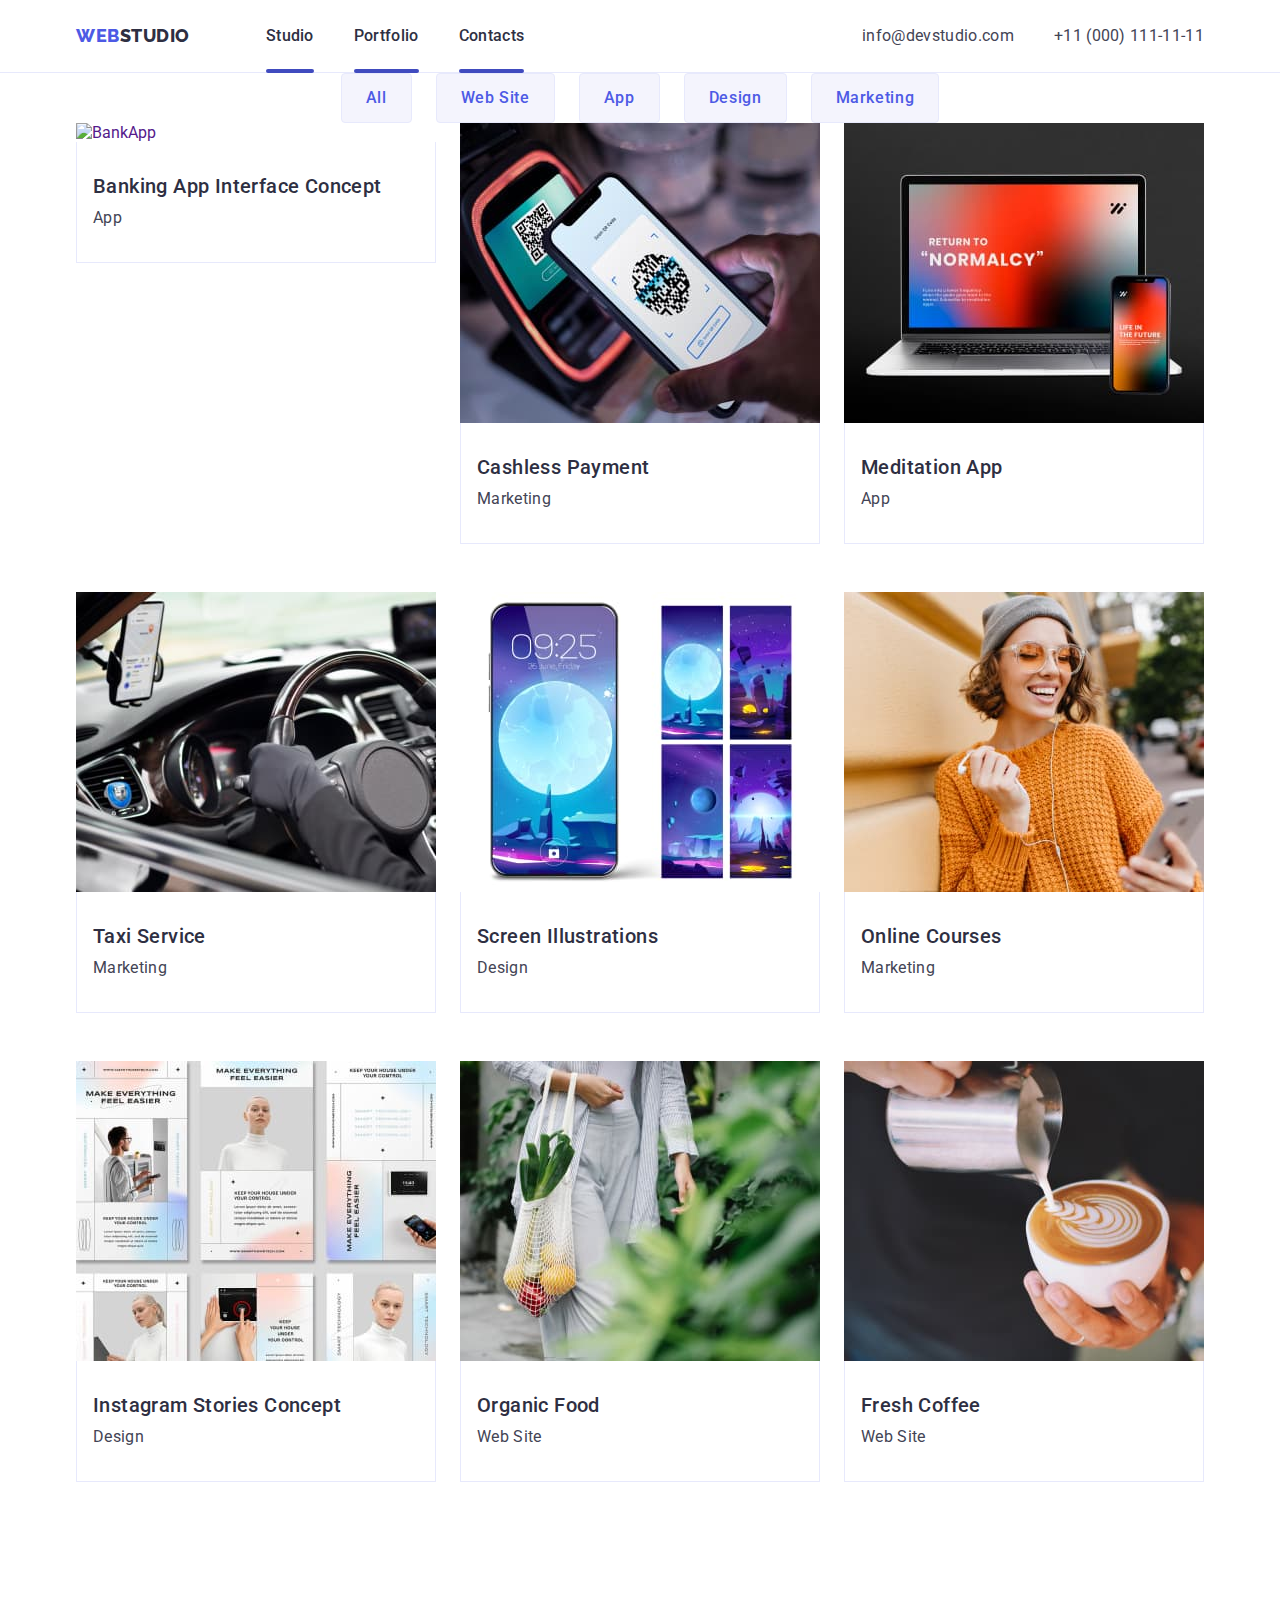
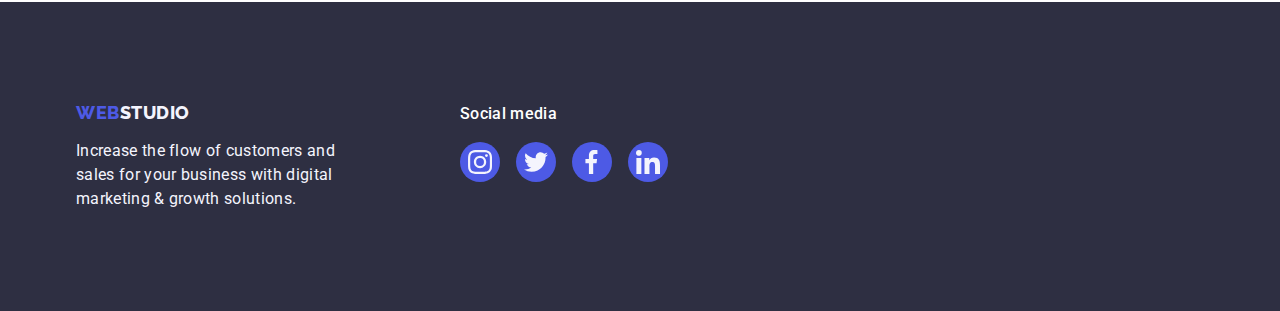
==== commit e4e9296d: "summary" ====
--- a/portfolio.html
+++ b/portfolio.html
@@ -68,28 +68,26 @@
 
           <ul class="main list">
             <li class="row">
-              <a href="" class="row-lat link">
-                <div class="pab">
-                  <img
-                    src="./images/img11.jpg"
+              <a href="" class="row-lat link"
+                ><div class="pab">
+                  <img
+                    src="./images/app-examp.jpg"
                     alt="BankApp"
                     width="360"
-                    height="300"
-                    class="imgrow"
-                  />
-                  <p class="tur">
-                    14 Stylish and User-Friendly App Design Concepts · Task
-                    Manager App · Calorie Tracker App · Exotic Fruit Ecommerce
-                    App · Cloud Storage App
-                  </p>
-                  <div class="nat">
-                    <h2 class="ban">Banking App Interface Concept</h2>
-                    <p class="pap">App</p>
-                  </div>
-                </div>
-              </a>
-            </li>
-
+                    class="imgrow"
+                  />
+                  <p class="tur">
+                    14 Stylish and User-Friendly App Design Concepts · Task
+                    Manager App · Calorie Tracker App · Exotic Fruit Ecommerce
+                    App · Cloud Storage App
+                  </p>
+                </div>
+                <div class="nat">
+                  <h2 class="ban">Banking App Interface Concept</h2>
+                  <p class="pap">App</p>
+                </div>
+              </a>
+            </li>
             <li class="row">
               <a href="" class="row-lat link">
                 <div class="pab">
--- a/css/style.css
+++ b/css/style.css
@@ -319,29 +319,8 @@
             text-align: center;
             margin-bottom: 8px;
 }
-.tur{
-       position: absolute;
-        padding: 40px 32px;
-        top: 0;
-        left: 0;
-        width: 100%;
-        height: 100%;     
-        color: #f4f4fd;
-        letter-spacing: 0.02em;
-        line-height: 1.5;
-        overflow: auto;
-        transform: translateY(100%);
-        transition: transform 250ms linear;
-        transition: transform 250ms cubic-bezier(0.4, 0, 0.2, 1);
-            color: var(--button-bg-color);
-           
-}
-.pap {
-    font-size: 16px;
-    line-height: 1.5;
-    letter-spacing: 0.02em;
-    color: var(--slate, #434455);
-}
+
+
 
 .container-button {
 
@@ -493,16 +472,7 @@
 img {
     display: block;
 }
-.row-lat{
-transition: box-shadow 250ms cubic-bezier(0.4, 0, 0.2, 1);
-}
-
-
-.row-lat:hover .tur,
-.row-lat:focus .tur
-{
-    transform: translateY(0%);
-}
+
 .all {
     transition: color 250ms cubic-bezier(0.4, 0, 0.2, 1),
             background-color 250ms cubic-bezier(0.4, 0, 0.2, 1),
@@ -625,14 +595,7 @@
     background-color: #404BBF;
 }
 
-.ban {
-    margin-bottom: 8px;
-    font-weight: 500;
-    font-size: 20px;
-    line-height: 1.2;
-    letter-spacing: 0.02em;
-    color: var(--text-color, #2e2f42);
-}
+
 
 .med {
     font-weight: 500;
@@ -807,13 +770,6 @@
         max-width: 496px;
     }
 
-        .row-lat:hover,
-        .row-lat:focus
-         {
-            box-shadow: 0px 1px 6px rgba(46, 47, 66, 0.08),
-                    0px 1px 1px rgba(46, 47, 66, 0.16),
-                    0px 2px 1px rgba(46, 47, 66, 0.08);
-        }
 .bap {
     margin-top: 100px;
     margin-bottom: 72px;
@@ -931,45 +887,108 @@
     display: flex;
     gap: 16px;
 }
-.main{
+
+
+
+
+
+
+.bak{
+    height: 88px;
+}
+.may{
+    display: flex;
+        gap: 24px;
+        margin: 0;
+    }
+
+
+.nae{
+    fill: var(--button-bg-color);
+}
+.paq{
+    padding: 32px 0;
+}
+#facebook-icon{
+     display: block;
+
+
+}
+.main {
     display: flex;
     flex-wrap: wrap;
     column-gap: 24px;
     row-gap: 48px;
-
-}
-.nat{
-        padding: 32px 16px;
-        border: 1px solid #e7e9fc;
-        border-top: none;
-    
-}
-
-
+}
+
+.list {
+    list-style: none;
+    padding-left: 0;
+    margin: 0;
+}
 
 .row {
-
-            flex-basis: calc((100% - (3 * 24px)) / 4);
-     
-}
-.bak{
-    height: 88px;
-}
-.may{
-    display: flex;
-        gap: 24px;
-        margin: 0;
-    }
-
-
-.nae{
-    fill: var(--button-bg-color);
-}
-.paq{
-    padding: 32px 0;
-}
-#facebook-icon{
-     display: block;
-
-
-}
+    width: calc((100% - 48px) / 3);
+}
+
+.row-lat {
+    display: block;
+    transition: box-shadow 250ms cubic-bezier(0.4, 0, 0.2, 1);
+}
+
+.row-lat:hover .tur,
+.row-lat:focus .tur{
+    box-shadow: 0px 1px 6px rgba(46, 47, 66, 0.08),
+            0px 1px 1px rgba(46, 47, 66, 0.16),
+            0px 2px 1px rgba(46, 47, 66, 0.08);
+}
+.row-lat:hover .tur,
+.row-lat:focus .tur {
+    transform: translateY(0%);
+}
+.pab {
+    position: relative;
+    overflow: hidden;
+}
+.tur{
+    position: absolute;
+        padding: 40px 32px;
+        top: 0;
+        left: 0;
+        width: 100%;
+        height: 100%;
+        background-color: var(--custom-color);
+        color: #f4f4fd;       
+        letter-spacing: 0.02em;
+        line-height: 1.5;
+        overflow: auto;
+        transform: translateY(100%);
+        transition: transform 250ms linear;
+        transition: transform 250ms cubic-bezier(0.4, 0, 0.2, 1);
+}
+  
+
+
+
+.nat {
+    padding: 32px 16px;
+    border: 1px solid #e7e9fc;
+    border-top: none;
+}
+
+.ban {
+    margin-bottom: 8px;
+    font-weight: 500;
+    font-size: 20px;
+    line-height: 1.2;
+    letter-spacing: 0.02em;
+    color: #2E2F42;
+}
+
+.pap {
+    font-weight: 400;
+    font-size: 16px;
+    line-height: 1.5;
+    letter-spacing: 0.02em;
+    color: #434455;
+}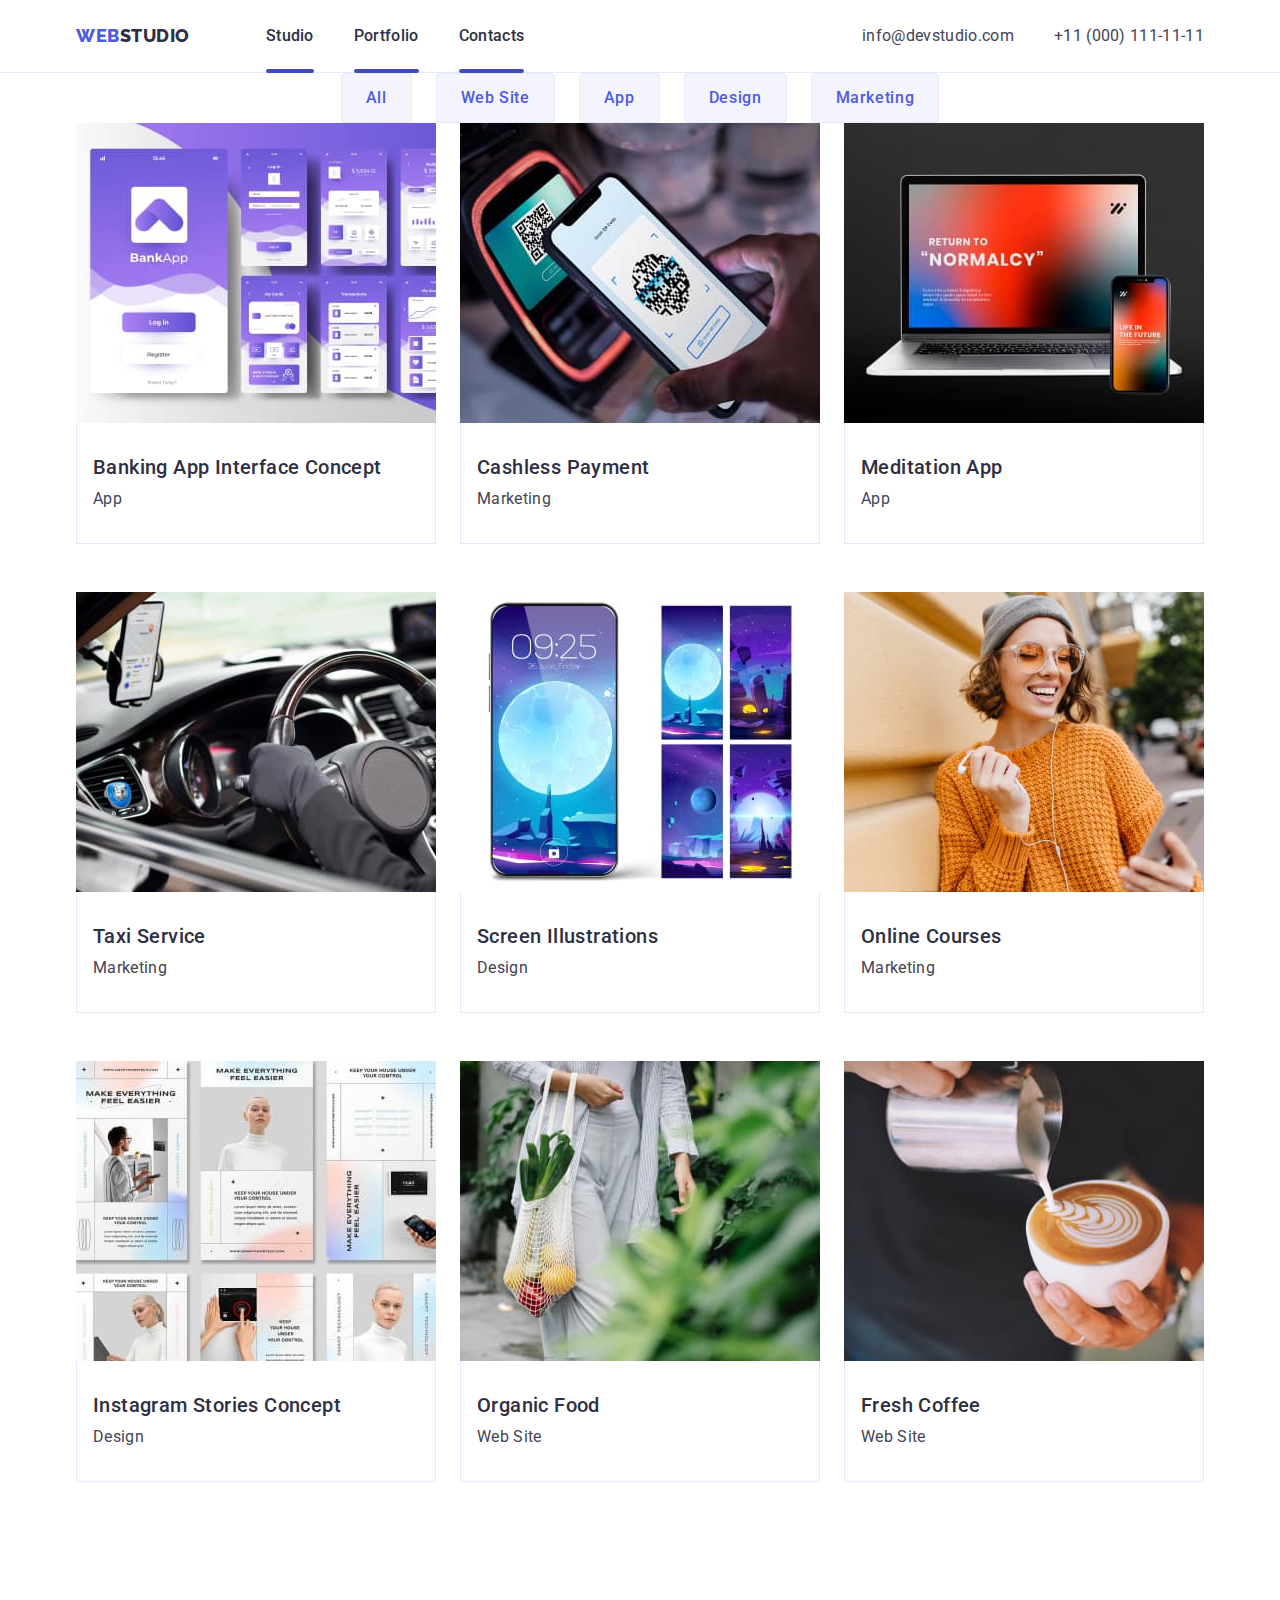
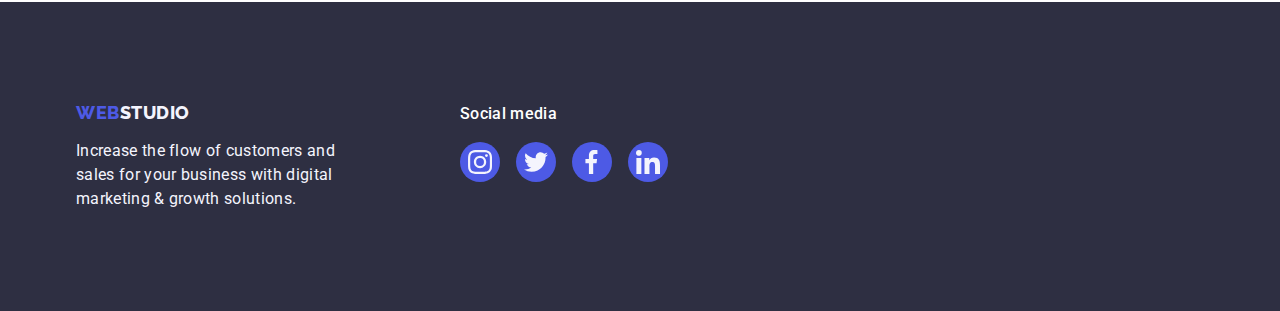
==== commit f0c59ffd: "Update portfolio.html" ====
--- a/portfolio.html
+++ b/portfolio.html
@@ -71,7 +71,7 @@
               <a href="" class="row-lat link"
                 ><div class="pab">
                   <img
-                    src="./images/app-examp.jpg"
+                    src="./images/img11.jpg"
                     alt="BankApp"
                     width="360"
                     class="imgrow"
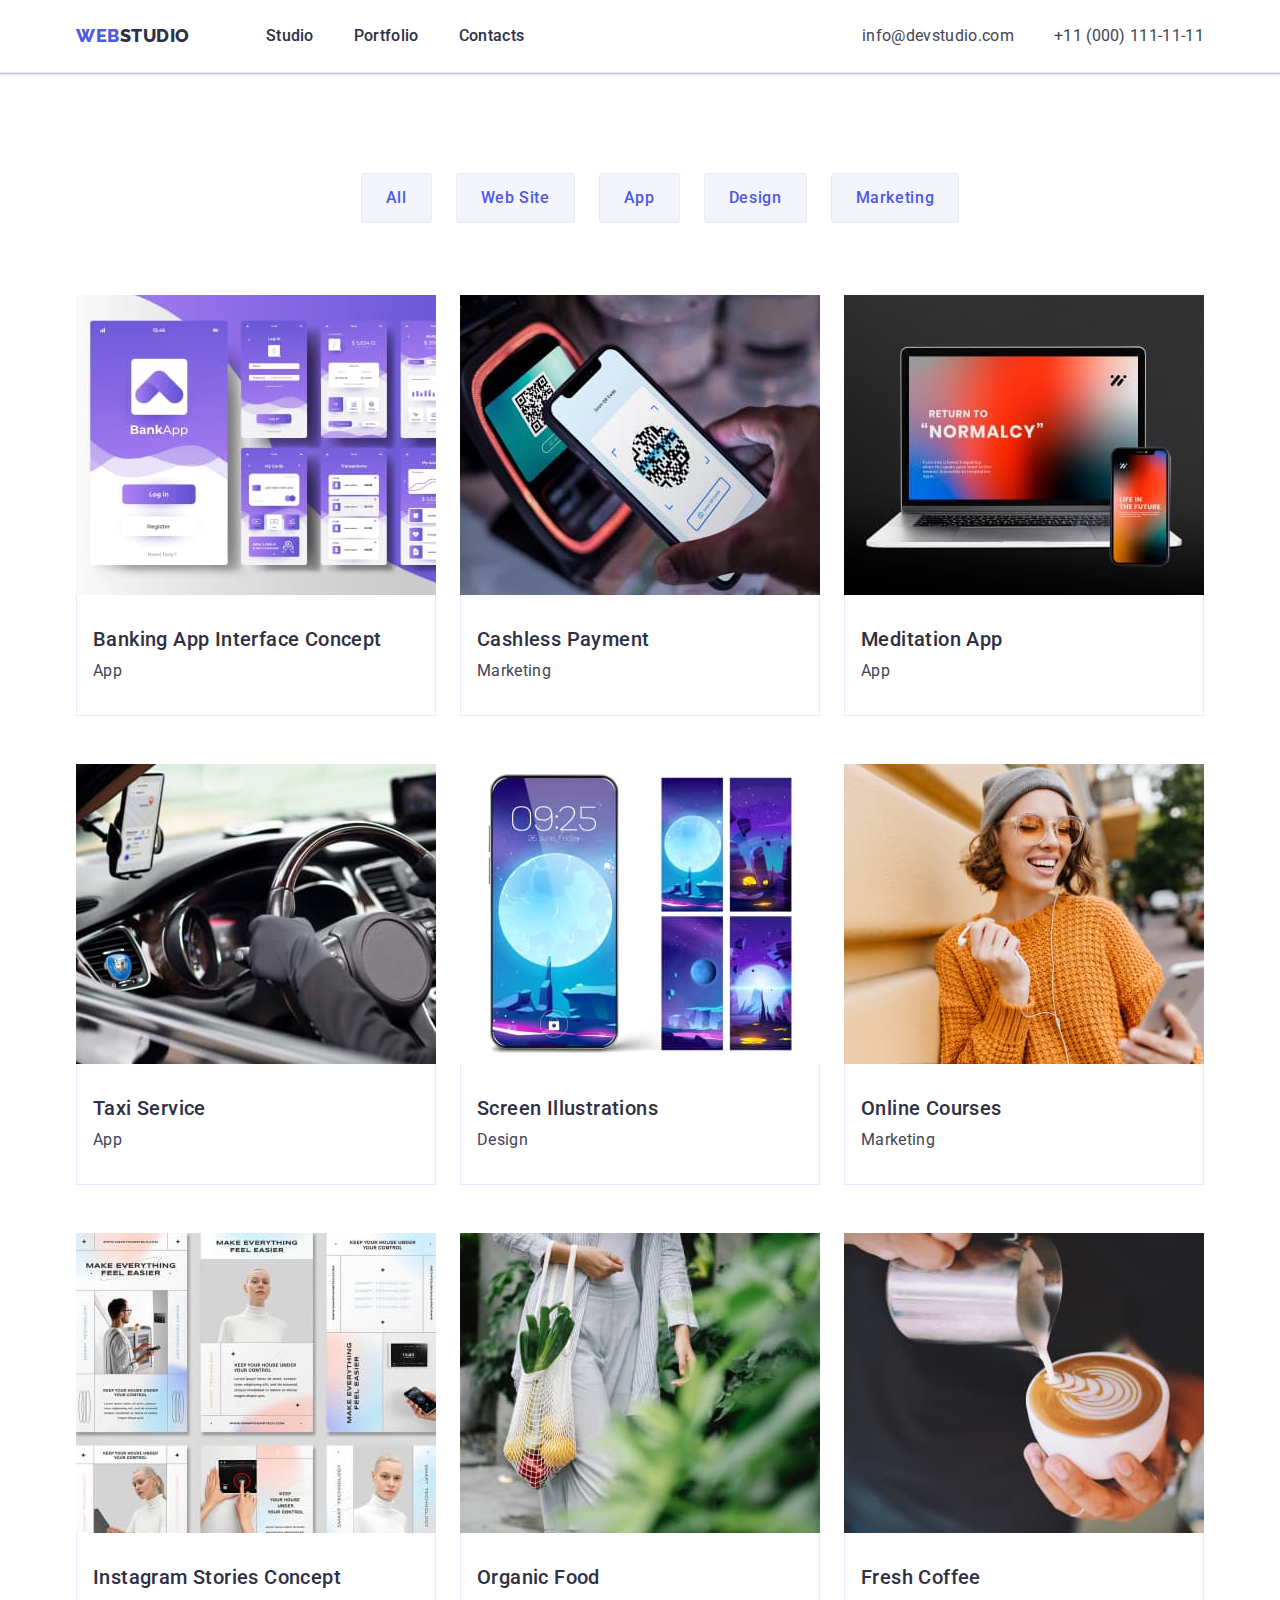
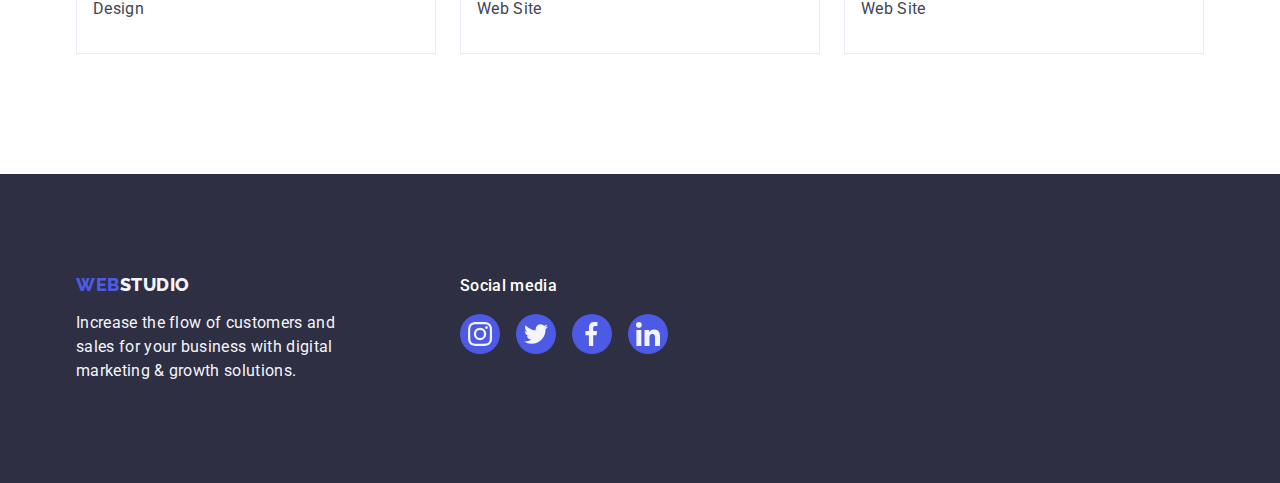
==== commit 8bd22390: "summary" ====
--- a/portfolio.html
+++ b/portfolio.html
@@ -55,10 +55,10 @@
       </div>
     </header>
     <main>
-      <section class="tau list">
+      <section class="tau">
         <div class="container">
           <h1 class="visually-hidden">Section 1</h1>
-          <ul class="bap list">
+          <ul class="bap">
             <li><button class="all" type="button">All</button></li>
             <li><button class="all" type="button">Web Site</button></li>
             <li><button class="all" type="button">App</button></li>
@@ -89,185 +89,176 @@
               </a>
             </li>
             <li class="row">
-              <a href="" class="row-lat link">
-                <div class="pab">
+              <a href="" class="row-lat link"
+                ><div class="pab">
                   <img
                     src="./images/img9.jpg"
                     alt="Qrcode"
                     width="360"
-                    height="300"
-                    class="imgrow"
-                  />
-                  <p class="tur">
-                    14 Stylish and User-Friendly App Design Concepts · Task
-                    Manager App · Calorie Tracker App · Exotic Fruit Ecommerce
-                    App · Cloud Storage App
-                  </p>
-                  <div class="nat">
-                    <h2 class="ban">Cashless Payment</h2>
-                    <p class="pap">Marketing</p>
-                  </div>
-                </div>
-              </a>
-            </li>
-
-            <li class="row">
-              <a href="" class="row-lat link">
-                <div class="pab">
+                    class="imgrow"
+                  />
+                  <p class="tur">
+                    14 Stylish and User-Friendly App Design Concepts · Task
+                    Manager App · Calorie Tracker App · Exotic Fruit Ecommerce
+                    App · Cloud Storage App
+                  </p>
+                </div>
+                <div class="nat">
+                  <h2 class="ban">Cashless Payment</h2>
+                  <p class="pap">Marketing</p>
+                </div>
+              </a>
+            </li>
+
+            <li class="row">
+              <a href="" class="row-lat link"
+                ><div class="pab">
                   <img
                     src="./images/img8.jpg"
                     alt="app"
                     width="360"
-                    height="300"
-                    class="imgrow"
-                  />
-                  <p class="tur">
-                    14 Stylish and User-Friendly App Design Concepts · Task
-                    Manager App · Calorie Tracker App · Exotic Fruit Ecommerce
-                    App · Cloud Storage App
-                  </p>
-                  <div class="nat">
-                    <h2 class="ban">Meditation App</h2>
-                    <p class="pap">App</p>
-                  </div>
-                </div>
-              </a>
-            </li>
-
-            <li class="row">
-              <a href="" class="row-lat link">
-                <div class="pab">
+                    class="imgrow"
+                  />
+                  <p class="tur">
+                    14 Stylish and User-Friendly App Design Concepts · Task
+                    Manager App · Calorie Tracker App · Exotic Fruit Ecommerce
+                    App · Cloud Storage App
+                  </p>
+                </div>
+                <div class="nat">
+                  <h2 class="ban">Meditation App</h2>
+                  <p class="pap">App</p>
+                </div>
+              </a>
+            </li>
+            <li class="row">
+              <a href="" class="row-lat link"
+                ><div class="pab">
                   <img
                     src="./images/img2.jpg"
                     alt="taxi service"
                     width="360"
-                    height="300"
-                    class="imgrow"
-                  />
-                  <p class="tur">
-                    14 Stylish and User-Friendly App Design Concepts · Task
-                    Manager App · Calorie Tracker App · Exotic Fruit Ecommerce
-                    App · Cloud Storage App
-                  </p>
-                  <div class="nat">
-                    <h2 class="ban">Taxi Service</h2>
-                    <p class="pap">Marketing</p>
-                  </div>
-                </div>
-              </a>
-            </li>
-
-            <li class="row">
-              <a href="" class="row-lat link">
-                <div class="pab">
+                    class="imgrow"
+                  />
+                  <p class="tur">
+                    14 Stylish and User-Friendly App Design Concepts · Task
+                    Manager App · Calorie Tracker App · Exotic Fruit Ecommerce
+                    App · Cloud Storage App
+                  </p>
+                </div>
+                <div class="nat">
+                  <h2 class="ban">Taxi Service</h2>
+                  <p class="pap">App</p>
+                </div>
+              </a>
+            </li>
+
+            <li class="row">
+              <a href="" class="row-lat link"
+                ><div class="pab">
                   <img
                     src="./images/img3.jpg"
                     alt="screen"
                     width="360"
-                    height="300"
-                    class="imgrow"
-                  />
-                  <p class="tur">
-                    14 Stylish and User-Friendly App Design Concepts · Task
-                    Manager App · Calorie Tracker App · Exotic Fruit Ecommerce
-                    App · Cloud Storage App
-                  </p>
-                  <div class="nat">
-                    <h2 class="ban">Screen Illustrations</h2>
-                    <p class="pap">Design</p>
-                  </div>
-                </div>
-              </a>
-            </li>
-
-            <li class="row">
-              <a href="" class="row-lat link">
-                <div class="pab">
+                    class="imgrow"
+                  />
+                  <p class="tur">
+                    14 Stylish and User-Friendly App Design Concepts · Task
+                    Manager App · Calorie Tracker App · Exotic Fruit Ecommerce
+                    App · Cloud Storage App
+                  </p>
+                </div>
+                <div class="nat">
+                  <h2 class="ban">Screen Illustrations</h2>
+                  <p class="pap">Design</p>
+                </div>
+              </a>
+            </li>
+
+            <li class="row">
+              <a href="" class="row-lat link"
+                ><div class="pab">
                   <img
                     src="./images/img4.jpg"
                     alt="courses"
                     width="360"
-                    height="300"
-                    class="imgrow"
-                  />
-                  <p class="tur">
-                    14 Stylish and User-Friendly App Design Concepts · Task
-                    Manager App · Calorie Tracker App · Exotic Fruit Ecommerce
-                    App · Cloud Storage App
-                  </p>
-                  <div class="nat">
-                    <h2 class="ban">Online Courses</h2>
-                    <p class="pap">Marketing</p>
-                  </div>
-                </div>
-              </a>
-            </li>
-
-            <li class="row">
-              <a href="" class="row-lat link">
-                <div class="pab">
+                    class="imgrow"
+                  />
+                  <p class="tur">
+                    14 Stylish and User-Friendly App Design Concepts · Task
+                    Manager App · Calorie Tracker App · Exotic Fruit Ecommerce
+                    App · Cloud Storage App
+                  </p>
+                </div>
+                <div class="nat">
+                  <h2 class="ban">Online Courses</h2>
+                  <p class="pap">Marketing</p>
+                </div>
+              </a>
+            </li>
+
+            <li class="row">
+              <a href="" class="row-lat link"
+                ><div class="pab">
                   <img
                     src="./images/img5.jpg"
                     alt="concept"
                     width="360"
-                    height="300"
-                    class="imgrow"
-                  />
-                  <p class="tur">
-                    14 Stylish and User-Friendly App Design Concepts · Task
-                    Manager App · Calorie Tracker App · Exotic Fruit Ecommerce
-                    App · Cloud Storage App
-                  </p>
-                  <div class="nat">
-                    <h2 class="ban">Instagram Stories Concept</h2>
-                    <p class="pap">Design</p>
-                  </div>
-                </div>
-              </a>
-            </li>
-
-            <li class="row">
-              <a href="" class="row-lat link">
-                <div class="pab">
+                    class="imgrow"
+                  />
+                  <p class="tur">
+                    14 Stylish and User-Friendly App Design Concepts · Task
+                    Manager App · Calorie Tracker App · Exotic Fruit Ecommerce
+                    App · Cloud Storage App
+                  </p>
+                </div>
+                <div class="nat">
+                  <h2 class="ban">Instagram Stories Concept</h2>
+                  <p class="pap">Design</p>
+                </div>
+              </a>
+            </li>
+
+            <li class="row">
+              <a href="" class="row-lat link"
+                ><div class="pab">
                   <img
                     src="./images/img6.jpg"
                     alt="food"
                     width="360"
-                    height="300"
-                    class="imgrow"
-                  />
-                  <p class="tur">
-                    14 Stylish and User-Friendly App Design Concepts · Task
-                    Manager App · Calorie Tracker App · Exotic Fruit Ecommerce
-                    App · Cloud Storage App
-                  </p>
-                  <div class="nat">
-                    <h2 class="ban">Organic Food</h2>
-                    <p class="pap">Web Site</p>
-                  </div>
-                </div>
-              </a>
-            </li>
-
-            <li class="row">
-              <a href="" class="row-lat link">
-                <div class="pab">
+                    class="imgrow"
+                  />
+                  <p class="tur">
+                    14 Stylish and User-Friendly App Design Concepts · Task
+                    Manager App · Calorie Tracker App · Exotic Fruit Ecommerce
+                    App · Cloud Storage App
+                  </p>
+                </div>
+                <div class="nat">
+                  <h2 class="ban">Organic Food</h2>
+                  <p class="pap">Web Site</p>
+                </div>
+              </a>
+            </li>
+
+            <li class="row">
+              <a href="" class="row-lat link"
+                ><div class="pab">
                   <img
                     src="./images/img7.jpg"
                     alt="coffee"
                     width="360"
-                    height="300"
-                    class="imgrow"
-                  />
-                  <p class="tur">
-                    14 Stylish and User-Friendly App Design Concepts · Task
-                    Manager App · Calorie Tracker App · Exotic Fruit Ecommerce
-                    App · Cloud Storage App
-                  </p>
-                  <div class="nat">
-                    <h2 class="ban">Fresh Coffee</h2>
-                    <p class="pap">Web Site</p>
-                  </div>
+                    class="imgrow"
+                  />
+                  <p class="tur">
+                    14 Stylish and User-Friendly App Design Concepts · Task
+                    Manager App · Calorie Tracker App · Exotic Fruit Ecommerce
+                    App · Cloud Storage App
+                  </p>
+                </div>
+                <div class="nat">
+                  <h2 class="ban">Fresh Coffee</h2>
+                  <p class="pap">Web Site</p>
                 </div>
               </a>
             </li>
--- a/css/style.css
+++ b/css/style.css
@@ -61,11 +61,8 @@
     text-decoration: none;
 
 }
-.pab{
-    position: relative;
-    overflow: hidden;
-}
-.vat{
+
+.vat {
     display: flex;
     align-items: center;
 }
@@ -89,25 +86,45 @@
     gap: 40px;
 }
 .fer {
-    transition: color 250ms cubic-bezier(0.4, 0, 0.2, 1);
-    color: var(--ocean, #4d5ae5);
-    font-family: "Raleway", sans-serif;
-    font-weight: 800;
-    font-size: 18px;
-    line-height: 1.17;
-    letter-spacing: 0.03em;
-    text-transform: uppercase;
-   
-    align-self: center;
-    margin-right: 76px;
-    padding: 24px 0;
-}
-
+
+        color: var(--ocean, #4d5ae5);
+        font-family: "Raleway", sans-serif;
+        margin-right: 76px;
+        font-weight: 800;
+        font-size: 18px;
+        line-height: 1.17;
+        letter-spacing: 0.03em;
+        text-transform: uppercase;      
+        text-decoration: none;
+}
 .nav-bar{
     display: flex;
-    gap: 40px;
-}
-
+        gap: 40px;
+}
+
+.bat-studio{
+        transition: color 250ms cubic-bezier(0.4, 0, 0.2, 1);
+            transition: color 250ms cubic-bezier(0.4, 0, 0.2, 1);
+            position: relative;
+            display: block;
+            padding: 24px 0;
+            font-weight: 500;
+            font-size: 16px;
+            line-height: 1.5;
+            color: #404bbf;
+            letter-spacing: 0.02em;
+}
+.bat-studio::after{
+        content: '';
+        position: absolute;
+        left: 0;
+        bottom: -1px;
+        width: 100%;
+        height: 4px;
+        border-radius: 2px;
+        background-color: #404BBF;
+        transition: color 250ms cubic-bezier(0.4, 0, 0.2, 1);
+    }
 
 .ffe {
     display: inline-block;
@@ -132,12 +149,14 @@
 }
 
 .jey {
-
-    border-bottom: 1px solid #e7e9fc;
-}
-.stu .fer{
-  margin-right: 76px;
-}
+     
+        border-bottom: 1px solid #e7e9fc;
+            box-shadow: 0px 2px 1px rgba(46, 47, 66, 0.08),
+                0px 1px 1px rgba(46, 47, 66, 0.16),
+                0px 1px 6px rgba(46, 47, 66, 0.08);
+}
+
+
 .stu {
   
     
@@ -147,17 +166,7 @@
 
 }
 
-.bat::after {
-        content: '';
-            position: absolute;
-            left: 0;
-            bottom: -1px;
-            width: 100%;
-            height: 4px;
-            border-radius: 2px;
-            background-color: #404BBF;
-            transition: color 250ms cubic-bezier(0.4, 0, 0.2, 1);
-}
+
 .nam{
         width: 100%;
         height: 100%;
@@ -194,16 +203,20 @@
 }
 .bat{
 
-            transition: color 250ms cubic-bezier(0.4, 0, 0.2, 1);
-            position: relative;        
-            display: block;
-            padding: 24px 0;
-            font-weight: 500;
-            font-size: 16px;
-            line-height: 1.5;
-            letter-spacing: 0.02em;
-            color: var(--stu-color);
-
+   
+        transition: color 250ms cubic-bezier(0.4, 0, 0.2, 1);
+        position: relative;
+        display: block;
+        padding: 24px 0;
+        font-weight: 500;
+        font-size: 16px;
+        line-height: 1.5;
+        color: #2E2F42;
+        letter-spacing: 0.02em;
+}
+.bat:hover,
+.bat:focus{
+    color: #404bbf;        
 }
 .container{
     
@@ -266,7 +279,7 @@
 }
 .container-quard{
     display: flex;
-    align-items: center;
+  
 }
 .tas{
     margin-right: 120px
@@ -389,14 +402,10 @@
 
 
 
-    font-style: normal;
+       display: flex;
+        font-style: normal;
+        line-height: 1.5;
         margin-left: auto;
-   
-
-    font-size: 16px;
-    line-height: 1.5;
-    letter-spacing: 0.02em;
-    color: var(--slate, #434455);
  
 
 
@@ -433,23 +442,21 @@
         display: block;
 }
 .ema {
-    transition: color 250ms cubic-bezier(0.4, 0, 0.2, 1);
     display: block;
     padding: 24px 0;
-    color: var(--text-color, #2e2f42);
-    font-size: 16px;
-    line-height: 1.5;
-    letter-spacing: 0.02em;
+    font-weight: 400;
+    font-size: 16px;
+    line-height: 1.5;
+    letter-spacing: 0.02em;          
+    transition: color 250ms cubic-bezier(0.4, 0, 0.2, 1);
     color: var(--iris, #434455);
 
 }
 
-.ema:hover {
-    color: #404bbf
-}
-
+.ema:hover,
 .ema:focus {
     color: #404bbf;
+  
 }
 
 .vbn {
@@ -776,7 +783,7 @@
     display: flex;
     justify-content: center;
     gap: 24px;
-   
+    list-style: none;
 
    
 }
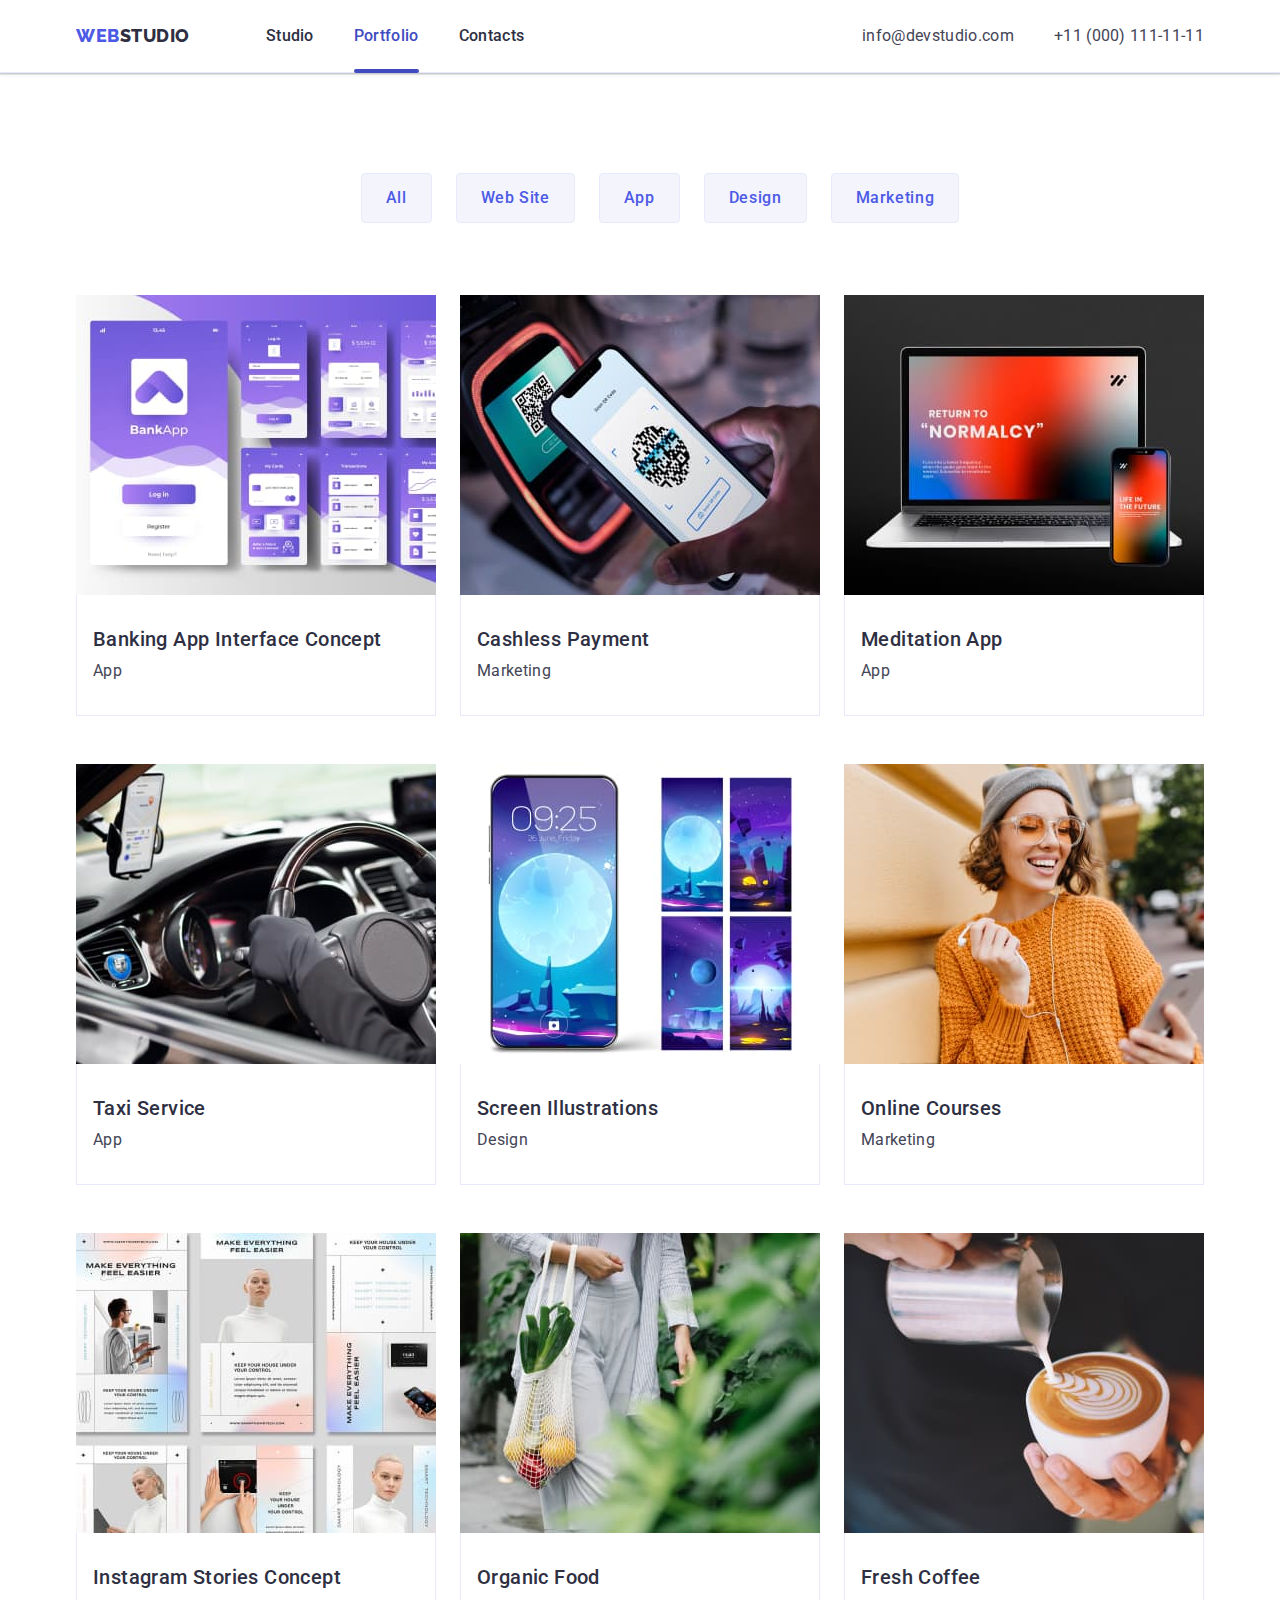
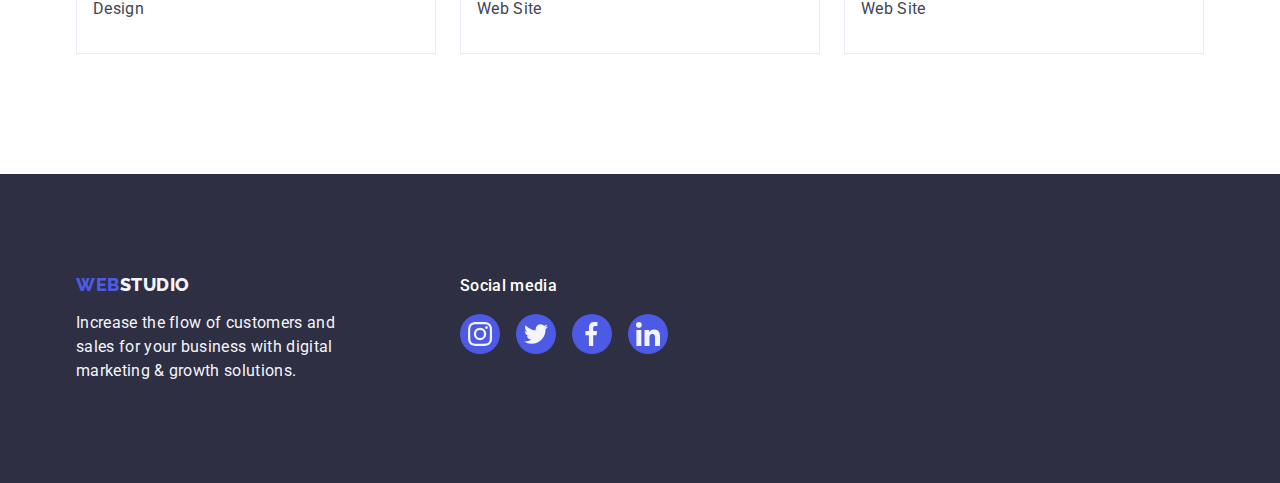
==== commit f3d7e5c4: "summary" ====
--- a/portfolio.html
+++ b/portfolio.html
@@ -24,7 +24,7 @@
   <body>
     <header class="jey">
       <div class="container container-quard">
-        <nav class="vat list">
+        <nav class="vat">
           <a href="" class="fer link">Web<span class="stu">Studio</span></a>
 
           <ul class="list nav-bar">
@@ -32,14 +32,16 @@
               <a href="./index.html" class="link bat">Studio</a>
             </li>
             <li>
-              <a href="./portfolio.html" class="link bat">Portfolio</a>
+              <a href="./portfolio.html" class="link bat-portfolio"
+                >Portfolio</a
+              >
             </li>
             <li><a href="" class="link bat">Contacts</a></li>
           </ul>
         </nav>
 
         <address class="add">
-          <ul class="mal list">
+          <ul class="address-nav list">
             <li>
               <a href="mailto:info@devstudio.com" class="ema link"
                 >info@devstudio.com</a
--- a/css/style.css
+++ b/css/style.css
@@ -81,10 +81,7 @@
 }
 
 
-.mal{
-    display: flex;
-    gap: 40px;
-}
+
 .fer {
 
         color: var(--ocean, #4d5ae5);
@@ -103,7 +100,7 @@
 }
 
 .bat-studio{
-        transition: color 250ms cubic-bezier(0.4, 0, 0.2, 1);
+       
             transition: color 250ms cubic-bezier(0.4, 0, 0.2, 1);
             position: relative;
             display: block;
@@ -125,7 +122,28 @@
         background-color: #404BBF;
         transition: color 250ms cubic-bezier(0.4, 0, 0.2, 1);
     }
-
+.bat-portfolio{
+    transition: color 250ms cubic-bezier(0.4, 0, 0.2, 1);
+        position: relative;
+        display: block;
+        padding: 24px 0;
+        font-weight: 500;
+        font-size: 16px;
+        line-height: 1.5;
+        color: #404bbf;
+        letter-spacing: 0.02em;
+}
+.bat-portfolio::after{
+       content: '';
+        position: absolute;
+        left: 0;
+        bottom: -1px;
+        width: 100%;
+        height: 4px;
+        border-radius: 2px;
+        background-color: #404BBF;
+        transition: color 250ms cubic-bezier(0.4, 0, 0.2, 1);
+}
 .ffe {
     display: inline-block;
     margin-bottom: 16px;
